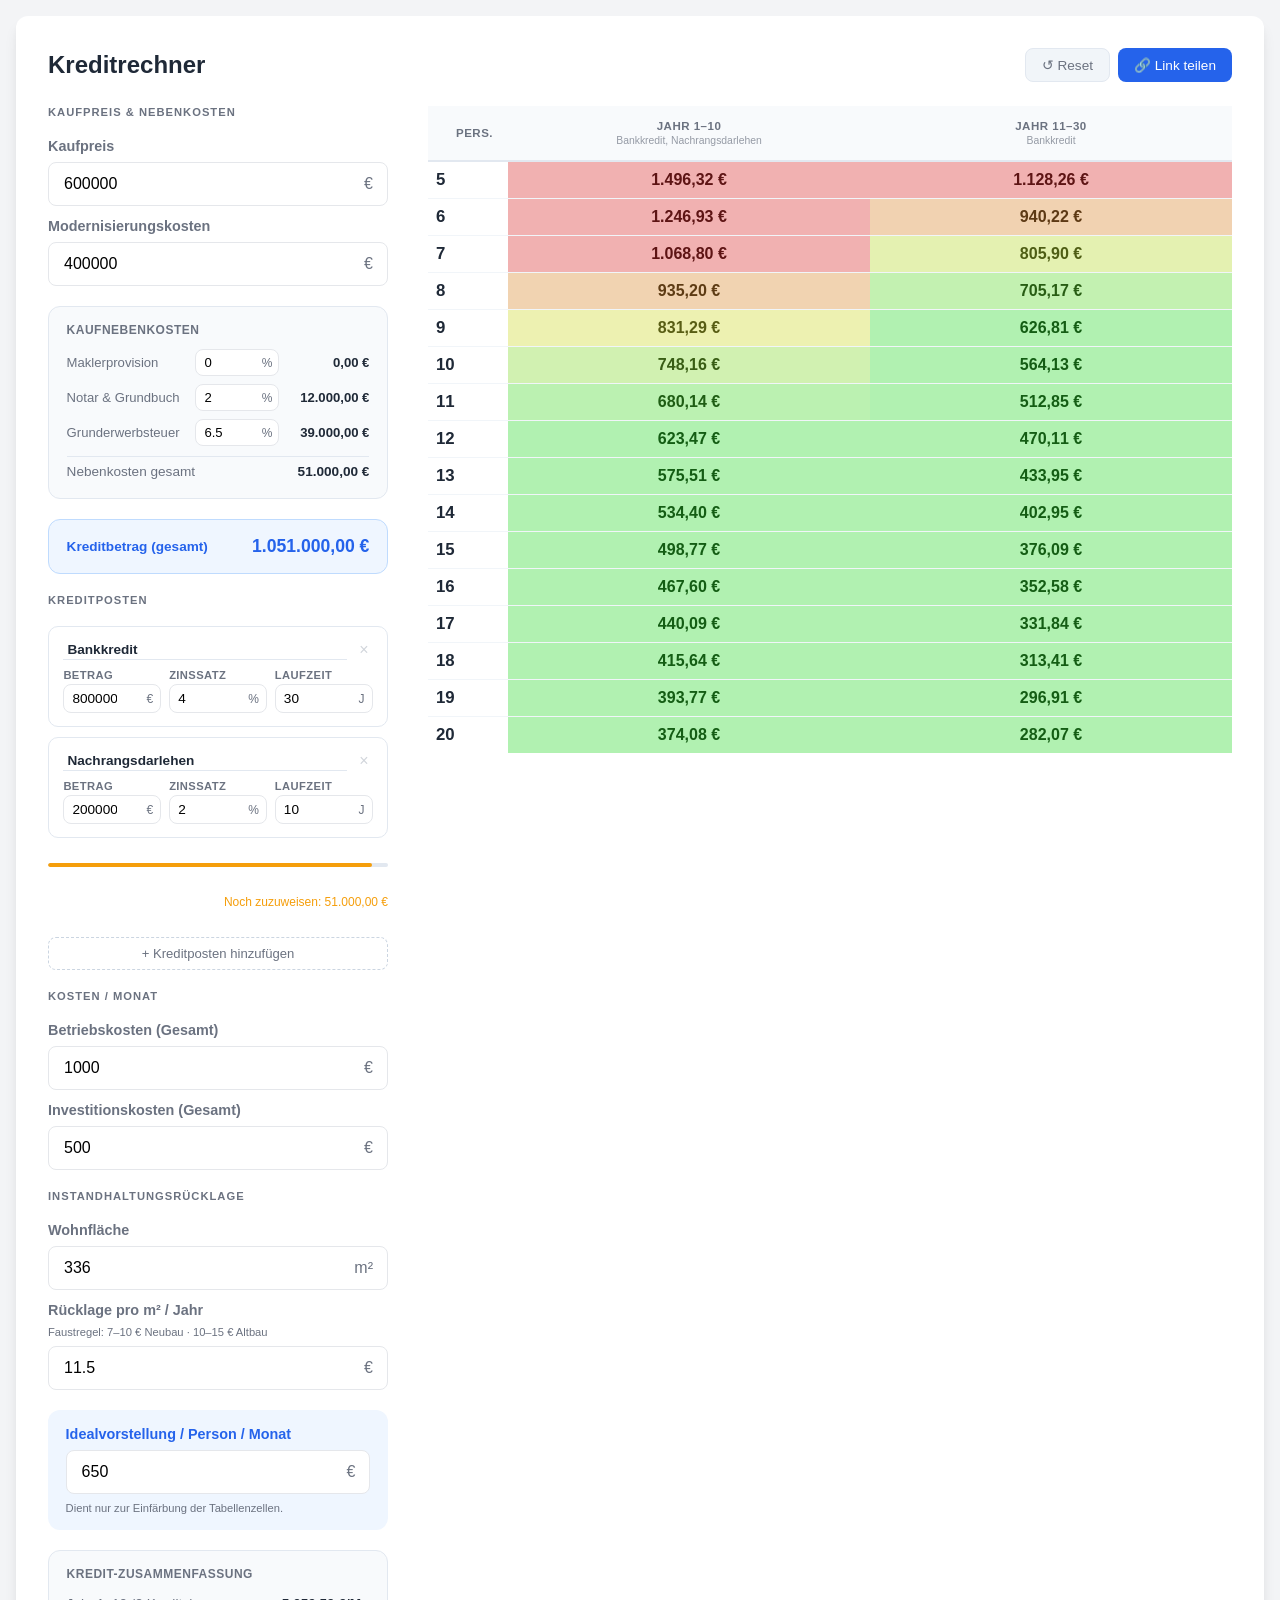
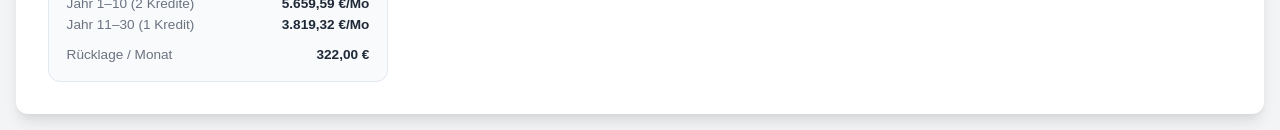
==== index.html @ 4c81e5d9 "Add inflation page with chart and statistics - Created a new HTML file for displaying inflation data" ====
<!DOCTYPE html>
<html lang="de">
<head>
    <meta charset="UTF-8">
    <meta name="viewport" content="width=device-width, initial-scale=1.0">
    <meta name="robots" content="noindex">
    <title>Kreditrechner</title>
    <link rel="stylesheet" href="styles.css">
    <style>
        /* ── Layout ── */
        .calculator-card {
            display: block !important; /* override grid from styles.css */
        }
        .header-row {
            display: flex;
            justify-content: space-between;
            align-items: center;
            margin-bottom: 1.5rem;
        }
        .main-grid {
            display: grid;
            grid-template-columns: 340px 1fr;
            gap: 2.5rem;
            align-items: start;
        }
        @media (max-width: 860px) {
            .main-grid { grid-template-columns: 1fr; }
        }

        /* ── Inputs column ── */
        .inputs-col {
            display: flex;
            flex-direction: column;
            gap: 1.25rem;
        }
        .section-label {
            font-size: 0.7rem;
            font-weight: 700;
            text-transform: uppercase;
            letter-spacing: 1px;
            color: var(--text-light);
        }
        .form-section {
            display: flex;
            flex-direction: column;
            gap: 0.75rem;
        }

        /* ── Boxes ── */
        .box {
            background: #f8fafc;
            border: 1px solid #e2e8f0;
            border-radius: var(--radius);
            padding: 1rem 1.1rem;
        }
        .box--blue {
            background: #eff6ff;
            border-color: #bfdbfe;
        }
        .box--ideal {
            background: #eff6ff;
            border-color: #bfdbfe;
            border-radius: var(--radius);
            padding: 1rem 1.1rem;
        }
        .box-title {
            font-size: 0.75rem;
            font-weight: 700;
            text-transform: uppercase;
            letter-spacing: 0.5px;
            color: var(--text-light);
            margin-bottom: 0.75rem;
        }
        .sum-row {
            display: flex;
            justify-content: space-between;
            font-size: 0.85rem;
            color: var(--text-light);
            padding: 0.2rem 0;
        }
        .sum-row + .sum-row { border-top: none; }
        .sum-val {
            font-weight: 600;
            color: var(--text-color);
        }
        .sum-row--divider {
            border-top: 1px solid #e2e8f0;
            margin-top: 0.25rem;
            padding-top: 0.45rem;
        }

        /* ── Nebenkosten inline ── */
        .cost-row {
            display: flex;
            align-items: center;
            gap: 0.5rem;
            margin-top: 0.5rem;
        }
        .cost-row label {
            flex: 1;
            font-weight: 400;
            font-size: 0.82rem;
            color: var(--text-light);
            margin: 0;
        }
        .input-wrapper--sm {
            width: 84px;
            flex-shrink: 0;
            position: relative;
            display: flex;
            align-items: center;
        }
        .input-wrapper--sm input[type="number"] {
            padding: 5px 24px 5px 8px;
            font-size: 0.82rem;
            width: 100%;
        }
        .input-wrapper--sm span {
            position: absolute;
            right: 7px;
            font-size: 0.75rem;
            color: var(--text-light);
            pointer-events: none;
        }
        .abs-val {
            width: 82px;
            text-align: right;
            font-size: 0.82rem;
            font-weight: 600;
            color: var(--text-color);
            flex-shrink: 0;
        }

        /* ── Kreditbetrag display ── */
        .kreditbetrag-row {
            display: flex;
            justify-content: space-between;
            align-items: center;
        }
        .kreditbetrag-label {
            font-size: 0.85rem;
            font-weight: 600;
            color: var(--primary-color);
        }
        .kreditbetrag-value {
            font-size: 1.1rem;
            font-weight: 700;
            color: var(--primary-color);
        }
        .kreditbetrag-ideal { color: #10b981; }
        .kreditbetrag-warn  { color: #f59e0b; }
        .kreditbetrag-over  { color: #ef4444; }

        /* ── Tranche list ── */
        .tranche-list {
            display: flex;
            flex-direction: column;
            gap: 0.6rem;
        }
        .tranche-card {
            background: white;
            border: 1px solid #e2e8f0;
            border-radius: 10px;
            padding: 0.8rem 0.9rem;
        }
        .tranche-header {
            display: flex;
            align-items: center;
            gap: 0.5rem;
            margin-bottom: 0.6rem;
        }
        .tranche-name {
            flex: 1;
            border: none;
            border-bottom: 1px solid #e2e8f0;
            font-size: 0.85rem;
            font-weight: 600;
            color: var(--text-color);
            padding: 2px 4px;
            background: transparent;
            outline: none;
            width: 100%;
        }
        .tranche-name:focus { border-bottom-color: var(--primary-color); }
        .tranche-delete {
            background: none;
            border: none;
            color: #d1d5db;
            cursor: pointer;
            font-size: 1rem;
            padding: 0 4px;
            line-height: 1;
            transition: color 0.15s;
        }
        .tranche-delete:hover { color: #ef4444; }
        .tranche-fields {
            display: grid;
            grid-template-columns: 1fr 1fr 1fr;
            gap: 0.5rem;
        }
        .tranche-field label {
            font-size: 0.7rem;
            font-weight: 600;
            color: var(--text-light);
            display: block;
            margin-bottom: 3px;
            text-transform: uppercase;
            letter-spacing: 0.4px;
        }
        .tranche-field .input-wrapper input[type="number"] {
            padding: 6px 28px 6px 8px;
            font-size: 0.85rem;
        }
        .tranche-field .input-wrapper span {
            right: 8px;
            font-size: 0.75rem;
        }
        .add-tranche-btn {
            background: none;
            border: 1px dashed #cbd5e1;
            border-radius: 8px;
            padding: 8px;
            width: 100%;
            cursor: pointer;
            font-size: 0.82rem;
            color: var(--text-light);
            transition: all 0.15s;
        }
        .add-tranche-btn:hover {
            border-color: var(--primary-color);
            color: var(--primary-color);
            background: #eff6ff;
        }
        .alloc-bar {
            height: 4px;
            border-radius: 2px;
            background: #e2e8f0;
            margin: 0.3rem 0 0.5rem;
            overflow: hidden;
        }
        .alloc-bar-fill {
            height: 100%;
            border-radius: 2px;
            transition: width 0.2s, background 0.2s;
        }
        .alloc-label {
            font-size: 0.75rem;
            color: var(--text-light);
            text-align: right;
            margin-bottom: 0.5rem;
        }

        /* ── Share btn ── */
        .share-btn {
            background: var(--primary-color);
            color: white;
            border: none;
            padding: 8px 16px;
            border-radius: 8px;
            cursor: pointer;
            font-size: 0.85rem;
            font-family: inherit;
            display: flex;
            align-items: center;
            gap: 6px;
        }
        .share-btn:hover { background: #1d4ed8; }

        /* ── Hint ── */
        .hint {
            font-size: 0.7rem;
            color: var(--text-light);
            display: block;
        }
        .hint--link {
            color: var(--primary-color);
            text-decoration: none;
        }
        .hint--link:hover { text-decoration: underline; }

        /* ── Table ── */
        .table-col {
            position: sticky;
            top: 0;
            align-self: start;
            overflow: visible;
        }

        .people-table {
            width: 100%;
            border-collapse: collapse;
            font-size: 0.9rem;
            table-layout: fixed;
        }
        .people-table col.col-people { width: 80px; }
        .people-table col.col-phase  { width: auto; }

        .people-table thead tr {
            background: #f8fafc;
        }
        .people-table th {
            text-align: left;
            padding: 14px 28px;
            font-size: 0.72rem;
            text-transform: uppercase;
            letter-spacing: 0.5px;
            color: var(--text-light);
            border-bottom: 2px solid #e2e8f0;
            white-space: nowrap;
        }
        .people-table th.phase-header {
            text-align: center;
        }
        .people-table th .phase-sub {
            display: block;
            font-size: 0.65rem;
            font-weight: 400;
            opacity: 0.7;
            margin-top: 3px;
            text-transform: none;
            letter-spacing: 0;
        }
        .people-table td {
            padding: 8px;
            border-bottom: 1px solid #f1f5f9;
            vertical-align: middle;
        }
        .people-table tr:last-child td { border-bottom: none; }
        .people-table tr:hover .td-people { background: #f8fafc; }

        .td-people {
            padding: 30px 28px;
            font-weight: 700;
            color: var(--text-color);
            font-size: 1.05rem;
            background: white;
            white-space: nowrap;
        }

        /* ── Rent cell with tooltip ── */
        .td-rent {
            position: relative;
            padding: 30px 28px;
            font-weight: 700;
            font-size: 1rem;
            text-align: center;
            cursor: default;
            white-space: nowrap;
        }
        .td-rent:hover .rent-tooltip {
            opacity: 1;
            transform: translateX(-50%) translateY(0);
            pointer-events: auto;
        }
        .rent-tooltip {
            position: absolute;
            left: 50%;
            top: 100%;
            padding-top: 8px;
            transform: translateX(-50%) translateY(-4px);
            opacity: 0;
            pointer-events: none;
            transition: opacity 0.15s, transform 0.15s;
            z-index: 100;
        }
        .rent-tooltip-inner {
            background: #1f2937;
            color: #f9fafb;
            padding: 10px 14px;
            border-radius: 8px;
            font-size: 0.78rem;
            font-weight: 400;
            white-space: nowrap;
            box-shadow: 0 4px 12px rgba(0,0,0,0.25);
            position: relative;
        }
        .rent-tooltip-inner::before {
            content: '';
            position: absolute;
            top: -5px;
            left: 50%;
            transform: translateX(-50%);
            border-left: 5px solid transparent;
            border-right: 5px solid transparent;
            border-bottom: 5px solid #1f2937;
        }
        .tt-row {
            display: flex;
            justify-content: space-between;
            gap: 1.25rem;
            margin-bottom: 3px;
        }
        .tt-row:last-child {
            margin-bottom: 0;
            margin-top: 5px;
            padding-top: 5px;
            border-top: 1px solid #374151;
            font-weight: 600;
        }
        .tt-label { color: #9ca3af; }

        .ideal-box label { color: var(--primary-color); }
    </style>
</head>
<body>

<div class="calculator-card">
    <div class="header-row">
        <h2 style="margin-bottom:0;color:var(--text-color);font-weight:700;">Kreditrechner</h2>
        <div style="display:flex;gap:0.5rem;">
            <button id="reset-btn" class="share-btn" style="background:#f1f5f9;color:var(--text-light);border:1px solid #e2e8f0;">↺ Reset</button>
            <button id="share-btn" class="share-btn">🔗 Link teilen</button>
        </div>
    </div>

    <div class="main-grid">

        <!-- ── INPUTS ── -->
        <div class="inputs-col">

            <span class="section-label">Kaufpreis &amp; Nebenkosten</span>

            <div class="form-section">
                <div class="input-group">
                    <label for="kaufpreis-main">Kaufpreis</label>
                    <div class="input-wrapper">
                        <input type="number" id="kaufpreis-main" value="600000" min="0" step="5000">
                        <span>€</span>
                    </div>
                </div>
                <div class="input-group">
                    <label for="modernisierung">Modernisierungskosten</label>
                    <div class="input-wrapper">
                        <input type="number" id="modernisierung" value="400000" min="0" step="1000">
                        <span>€</span>
                    </div>
                </div>
            </div>

            <div class="box">
                <div class="box-title">Kaufnebenkosten</div>
                <div class="cost-row">
                    <label for="makler-pct">Maklerprovision</label>
                    <div class="input-wrapper--sm">
                        <input type="number" id="makler-pct" value="0" min="0" max="10" step="0.1">
                        <span>%</span>
                    </div>
                    <span id="makler-abs" class="abs-val">–</span>
                </div>
                <div class="cost-row">
                    <label for="notar-pct">Notar &amp; Grundbuch</label>
                    <div class="input-wrapper--sm">
                        <input type="number" id="notar-pct" value="2" min="0" max="5" step="0.1">
                        <span>%</span>
                    </div>
                    <span id="notar-abs" class="abs-val">–</span>
                </div>
                <div class="cost-row">
                    <label for="gew-pct">Grunderwerbsteuer</label>
                    <div class="input-wrapper--sm">
                        <input type="number" id="gew-pct" value="6.5" min="0" max="10" step="0.1">
                        <span>%</span>
                    </div>
                    <span id="gew-abs" class="abs-val">–</span>
                </div>
                <div class="sum-row sum-row--divider" style="margin-top:0.6rem;">
                    <span>Nebenkosten gesamt</span>
                    <span id="neben-total" class="sum-val">–</span>
                </div>
            </div>

            <div class="box box--blue">
                <div class="kreditbetrag-row">
                    <span class="kreditbetrag-label">Kreditbetrag (gesamt)</span>
                    <span id="kreditbetrag-display" class="kreditbetrag-value">–</span>
                </div>
            </div>

            <span class="section-label">Kreditposten</span>

            <div class="tranche-list" id="tranche-list"></div>

            <div class="alloc-bar"><div class="alloc-bar-fill" id="alloc-bar-fill"></div></div>
            <div class="alloc-label" id="alloc-label">–</div>

            <button class="add-tranche-btn" id="add-tranche-btn">+ Kreditposten hinzufügen</button>

            <span class="section-label">Kosten / Monat</span>

            <div class="form-section">
                <div class="input-group">
                    <label for="betriebskosten">Betriebskosten (Gesamt)</label>
                    <div class="input-wrapper">
                        <input type="number" id="betriebskosten" value="1000" min="0" step="10">
                        <span>€</span>
                    </div>
                </div>
                <div class="input-group">
                    <label for="investitionskosten">Investitionskosten (Gesamt)</label>
                    <div class="input-wrapper">
                        <input type="number" id="investitionskosten" value="500" min="0" step="10">
                        <span>€</span>
                    </div>
                </div>
            </div>

            <span class="section-label">Instandhaltungsrücklage</span>

            <div class="form-section">
                <div class="input-group">
                    <label for="wohnflaeche">Wohnfläche</label>
                    <div class="input-wrapper">
                        <input type="number" id="wohnflaeche" value="336" min="0" step="10">
                        <span>m²</span>
                    </div>
                </div>
                <div class="input-group">
                    <label for="ruecklage-qm">Rücklage pro m² / Jahr</label>
                    <span class="hint">Faustregel: 7–10 € Neubau · 10–15 € Altbau</span>
                    <div class="input-wrapper">
                        <input type="number" id="ruecklage-qm" value="11.5" min="0.5" max="50" step="0.5">
                        <span>€</span>
                    </div>
                </div>
            </div>

            <div class="box--ideal">
                <div class="input-group">
                    <label for="ideal" style="color:var(--primary-color);">Idealvorstellung / Person / Monat</label>
                    <div class="input-wrapper">
                        <input type="number" id="ideal" value="650" min="0" step="10">
                        <span>€</span>
                    </div>
                    <span class="hint">Dient nur zur Einfärbung der Tabellenzellen.</span>
                </div>
            </div>

            <div class="box">
                <div class="box-title">Kredit-Zusammenfassung</div>
                <div id="summary-rows"></div>
            </div>

        </div>

        <!-- ── TABLE ── -->
        <div class="table-col">
            <table class="people-table">
                <colgroup id="table-cols">
                    <col class="col-people">
                </colgroup>
                <thead id="table-head"></thead>
                <tbody id="table-body"></tbody>
            </table>
        </div>

    </div>
</div>

<script>
    // ── State ──────────────────────────────────────────────
    let tranches = [
        { name: 'Bankkredit',          amount: 800000, rate: 4,   years: 30 },
        { name: 'Nachrangsdarlehen',   amount: 200000, rate: 2,   years: 10 },
    ];

    // ── Static inputs ──────────────────────────────────────
    const kaufpreisMainEl = document.getElementById('kaufpreis-main');
    const modernEl        = document.getElementById('modernisierung');
    const maklerPctEl     = document.getElementById('makler-pct');
    const notarPctEl      = document.getElementById('notar-pct');
    const gewPctEl        = document.getElementById('gew-pct');
    const betriebsEl      = document.getElementById('betriebskosten');
    const investEl        = document.getElementById('investitionskosten');
    const wohnflaecheEl   = document.getElementById('wohnflaeche');
    const ruecklageQmEl   = document.getElementById('ruecklage-qm');
    const idealEl         = document.getElementById('ideal');

    const fmt = new Intl.NumberFormat('de-DE', { style: 'currency', currency: 'EUR' });
    const fmtK = v => fmt.format(v);

    // ── Annuity ────────────────────────────────────────────
    function annuity(principal, ratePercent, years) {
        if (principal <= 0 || years <= 0) return 0;
        if (ratePercent === 0) return principal / (years * 12);
        const r = ratePercent / 100 / 12;
        const n = years * 12;
        const f = Math.pow(1 + r, n);
        return principal * (r * f) / (f - 1);
    }

    // ── Color ──────────────────────────────────────────────
    function cellColor(value, ideal) {
        if (!ideal || ideal <= 0) return { bg: '#f1f5f9', text: '#1f2937' };
        const over  = value - ideal;
        const ratio = over <= 0 ? 0 : Math.min(over / (ideal * 0.6), 1);
        const hue   = Math.round(120 * (1 - ratio));
        return { bg: `hsl(${hue},70%,82%)`, text: `hsl(${hue},65%,22%)` };
    }

    // ── Render tranche list ────────────────────────────────
    function renderTranches() {
        const list = document.getElementById('tranche-list');
        list.innerHTML = '';

        tranches.forEach((t, i) => {
            const card = document.createElement('div');
            card.className = 'tranche-card';
            card.innerHTML = `
                <div class="tranche-header">
                    <input class="tranche-name" type="text" value="${t.name}" placeholder="Bezeichnung" data-i="${i}" data-f="name">
                    ${tranches.length > 1 ? `<button class="tranche-delete" data-i="${i}" title="Entfernen">×</button>` : ''}
                </div>
                <div class="tranche-fields">
                    <div class="tranche-field">
                        <label>Betrag</label>
                        <div class="input-wrapper">
                            <input type="number" value="${t.amount}" min="0" step="1000" data-i="${i}" data-f="amount">
                            <span>€</span>
                        </div>
                    </div>
                    <div class="tranche-field">
                        <label>Zinssatz</label>
                        <div class="input-wrapper">
                            <input type="number" value="${t.rate}" min="0" step="0.1" data-i="${i}" data-f="rate">
                            <span>%</span>
                        </div>
                    </div>
                    <div class="tranche-field">
                        <label>Laufzeit</label>
                        <div class="input-wrapper">
                            <input type="number" value="${t.years}" min="1" max="50" step="1" data-i="${i}" data-f="years">
                            <span>J</span>
                        </div>
                    </div>
                </div>`;
            list.appendChild(card);
        });

        list.querySelectorAll('input').forEach(el => el.addEventListener('input', onTrancheInput));
        list.querySelectorAll('.tranche-delete').forEach(btn => btn.addEventListener('click', e => {
            tranches.splice(parseInt(e.currentTarget.dataset.i), 1);
            renderTranches();
            calculate();
        }));
    }

    function onTrancheInput(e) {
        const i = parseInt(e.target.dataset.i);
        const f = e.target.dataset.f;
        tranches[i][f] = f === 'name' ? e.target.value : (parseFloat(e.target.value) || 0);
        calculate();
    }

    document.getElementById('add-tranche-btn').addEventListener('click', () => {
        tranches.push({ name: `Kredit ${tranches.length + 1}`, amount: 0, rate: 3, years: 20 });
        renderTranches();
        calculate();
    });

    // ── Static input listeners ─────────────────────────────
    [kaufpreisMainEl, modernEl, maklerPctEl, notarPctEl, gewPctEl,
     betriebsEl, investEl, wohnflaecheEl, ruecklageQmEl, idealEl
    ].forEach(el => el.addEventListener('input', calculate));

    // ── Main calculation ───────────────────────────────────
    function calculate() {
        // Kaufpreis & Nebenkosten
        const kaufpreisVal = parseFloat(kaufpreisMainEl.value) || 0;
        const modern       = parseFloat(modernEl.value)        || 0;
        const maklerPct    = parseFloat(maklerPctEl.value)     || 0;
        const notarPct     = parseFloat(notarPctEl.value)      || 0;
        const gewPct       = parseFloat(gewPctEl.value)        || 0;

        const maklerAbs  = kaufpreisVal * maklerPct / 100;
        const notarAbs   = kaufpreisVal * notarPct  / 100;
        const gewAbs     = kaufpreisVal * gewPct    / 100;
        const nebenTotal = maklerAbs + notarAbs + gewAbs;
        const kreditTotal = kaufpreisVal + modern + nebenTotal;

        document.getElementById('makler-abs').textContent  = fmtK(maklerAbs);
        document.getElementById('notar-abs').textContent   = fmtK(notarAbs);
        document.getElementById('gew-abs').textContent     = fmtK(gewAbs);
        document.getElementById('neben-total').textContent = fmtK(nebenTotal);
        document.getElementById('kreditbetrag-display').textContent = fmtK(kreditTotal);

        // Allocation bar
        const allocated = tranches.reduce((s, t) => s + (t.amount || 0), 0);
        const allocPct  = kreditTotal > 0 ? Math.min(allocated / kreditTotal, 1) : 0;
        const diff      = kreditTotal - allocated;
        const fill      = document.getElementById('alloc-bar-fill');
        const label     = document.getElementById('alloc-label');
        fill.style.width      = (allocPct * 100) + '%';
        fill.style.background = Math.abs(diff) < 1 ? '#10b981' : diff > 0 ? '#f59e0b' : '#ef4444';
        if (Math.abs(diff) < 1) {
            label.textContent = '✓ Vollständig aufgeteilt';
            label.style.color = '#10b981';
        } else if (diff > 0) {
            label.textContent = `Noch zuzuweisen: ${fmtK(diff)}`;
            label.style.color = '#f59e0b';
        } else {
            label.textContent = `Übersteigt Kreditbetrag um ${fmtK(-diff)}`;
            label.style.color = '#ef4444';
        }

        // Running costs
        const betriebs       = parseFloat(betriebsEl.value)    || 0;
        const invest         = parseFloat(investEl.value)      || 0;
        const qm             = parseFloat(wohnflaecheEl.value)  || 0;
        const ruecklageQm    = parseFloat(ruecklageQmEl.value)  || 0;
        const ideal          = parseFloat(idealEl.value)        || 0;
        const ruecklageMonth = qm * ruecklageQm / 12;
        const fixedMonthly   = betriebs + invest + ruecklageMonth;

        // Phases: unique sorted loan end-years
        const endYears = [...new Set(tranches.map(t => t.years))].sort((a, b) => a - b);

        // For each phase, compute which tranches are still running and total monthly payment
        const phases = [];
        let prevYear = 0;
        for (const endYear of endYears) {
            const active = tranches.filter(t => t.years >= endYear);
            const monthly = active.reduce((s, t) => s + annuity(t.amount, t.rate, t.years), 0);
            phases.push({ fromYear: prevYear + 1, toYear: endYear, monthly, active });
            prevYear = endYear;
        }

        // Summary box
        const summaryEl = document.getElementById('summary-rows');
        let summaryHtml = '';
        phases.forEach(ph => {
            const label = ph.fromYear === ph.toYear
                ? `Jahr ${ph.fromYear}`
                : `Jahr ${ph.fromYear}–${ph.toYear}`;
            summaryHtml += `<div class="sum-row"><span>${label} (${ph.active.length} Kredit${ph.active.length !== 1 ? 'e' : ''})</span><span class="sum-val">${fmtK(ph.monthly)}/Mo</span></div>`;
        });
        summaryHtml += `<div class="sum-row sum-row--divider"><span>Rücklage / Monat</span><span class="sum-val">${fmtK(ruecklageMonth)}</span></div>`;
        summaryEl.innerHTML = summaryHtml;

        // Colgroup
        const colgroup = document.getElementById('table-cols');
        colgroup.innerHTML = '<col class="col-people">' + phases.map(() => '<col class="col-phase">').join('');

        // Table header
        const thead = document.getElementById('table-head');
        let headHtml = '<tr><th>Pers.</th>';
        phases.forEach(ph => {
            const yLabel = ph.fromYear === ph.toYear ? `Jahr ${ph.fromYear}` : `Jahr ${ph.fromYear}–${ph.toYear}`;
            const sub    = ph.active.map(t => t.name || 'Kredit').join(', ');
            headHtml += `<th class="phase-header">${yLabel}<span class="phase-sub">${sub}</span></th>`;
        });
        headHtml += '</tr>';
        thead.innerHTML = headHtml;

        // Table body
        const tbody = document.getElementById('table-body');
        let bodyHtml = '';
        for (let p = 5; p <= 20; p++) {
            bodyHtml += `<tr><td class="td-people">${p}</td>`;
            phases.forEach(ph => {
                const creditPP    = ph.monthly / p;
                const betriebsPP  = betriebs / p;
                const investPP    = invest / p;
                const ruecklagePP = ruecklageMonth / p;
                const totalPP     = creditPP + betriebsPP + investPP + ruecklagePP;
                const totalFmt    = fmtK(totalPP);
                const col         = cellColor(totalPP, ideal);

                bodyHtml += `
                <td class="td-rent" style="background:${col.bg};color:${col.text};">
                    ${totalFmt}
                    <div class="rent-tooltip">
                        <div class="rent-tooltip-inner">
                            <div class="tt-row"><span class="tt-label">Kreditrate</span><span>${fmtK(creditPP)}</span></div>
                            <div class="tt-row"><span class="tt-label">Betriebskosten</span><span>${fmtK(betriebsPP)}</span></div>
                            <div class="tt-row"><span class="tt-label">Investitionskosten</span><span>${fmtK(investPP)}</span></div>
                            <div class="tt-row"><span class="tt-label">Rücklage</span><span>${fmtK(ruecklagePP)}</span></div>
                            <div class="tt-row"><span class="tt-label">Gesamt</span><span>${totalFmt}</span></div>
                        </div>
                    </div>
                </td>`;
            });
            bodyHtml += '</tr>';
        }
        tbody.innerHTML = bodyHtml;

        saveState();
    }

    // ── Persistence ────────────────────────────────────────
    function getState() {
        return {
            kaufpreisMain: kaufpreisMainEl.value,
            modern:        modernEl.value,
            maklerPct:     maklerPctEl.value,
            notarPct:      notarPctEl.value,
            gewPct:        gewPctEl.value,
            betriebs:      betriebsEl.value,
            invest:        investEl.value,
            qm:            wohnflaecheEl.value,
            ruecklageQm:   ruecklageQmEl.value,
            ideal:         idealEl.value,
            tranches:      JSON.stringify(tranches),
        };
    }

    function applyState(d) {
        if (d.kaufpreisMain != null) kaufpreisMainEl.value = d.kaufpreisMain;
        if (d.modern        != null) modernEl.value        = d.modern;
        if (d.maklerPct     != null) maklerPctEl.value     = d.maklerPct;
        if (d.notarPct      != null) notarPctEl.value      = d.notarPct;
        if (d.gewPct        != null) gewPctEl.value        = d.gewPct;
        if (d.betriebs      != null) betriebsEl.value      = d.betriebs;
        if (d.invest        != null) investEl.value        = d.invest;
        if (d.qm            != null) wohnflaecheEl.value   = d.qm;
        if (d.ruecklageQm   != null) ruecklageQmEl.value   = d.ruecklageQm;
        if (d.ideal         != null) idealEl.value         = d.ideal;
        if (d.tranches) {
            try { tranches = JSON.parse(d.tranches); } catch {}
        }
    }

    function saveState() {
        localStorage.setItem('kreditrechner', JSON.stringify(getState()));
    }

    function loadFromLocalStorage() {
        const saved = localStorage.getItem('kreditrechner');
        if (saved) applyState(JSON.parse(saved));
    }

    function loadFromURL() {
        const p = new URLSearchParams(window.location.search);
        if (!p.size) return false;
        const d = {};
        for (const key of Object.keys(getState())) {
            if (p.has(key)) d[key] = p.get(key);
        }
        if (!Object.keys(d).length) return false;
        applyState(d);
        return true;
    }

    const DEFAULTS = {
        kaufpreisMain: '600000', modern: '400000',
        maklerPct: '0', notarPct: '2', gewPct: '6.5',
        betriebs: '1000', invest: '500',
        qm: '336', ruecklageQm: '11.5', ideal: '650',
        tranches: JSON.stringify([
            { name: 'Bankkredit',        amount: 800000, rate: 4, years: 30 },
            { name: 'Nachrangsdarlehen', amount: 200000, rate: 2, years: 10 },
        ])
    };

    document.getElementById('reset-btn').addEventListener('click', function() {
        applyState(DEFAULTS);
        renderTranches();
        calculate();
    });

    document.getElementById('share-btn').addEventListener('click', async function() {
        const url = location.origin + location.pathname + '?' + new URLSearchParams(getState());
        try {
            await navigator.clipboard.writeText(url);
            this.textContent = '✅ Link kopiert!';
            setTimeout(() => { this.innerHTML = '🔗 Link teilen'; }, 2000);
        } catch { prompt('Link zum Teilen:', url); }
    });

    // ── Init ───────────────────────────────────────────────
    const hasURL = loadFromURL();
    if (!hasURL) loadFromLocalStorage();
    renderTranches();
    calculate();
    if (hasURL) {
        saveState();
        history.replaceState(null, '', location.pathname);
    }
</script>
</body>
</html>
---- styles.css ----
/* ============================================
   Gemeinsame Styles für Kreditrechner & Inflation
   ============================================ */

:root {
    --primary-color: #2563eb;
    --accent-color: #10b981;
    --bg-color: #f3f4f6;
    --card-bg: #ffffff;
    --text-color: #1f2937;
    --text-light: #6b7280;
    --radius: 12px;
    --shadow: 0 10px 15px -3px rgba(0, 0, 0, 0.1), 0 4px 6px -2px rgba(0, 0, 0, 0.05);
}

* {
    box-sizing: border-box;
    margin: 0;
    padding: 0;
    font-family: 'Segoe UI', Roboto, Helvetica, Arial, sans-serif;
}

body {
    background-color: var(--bg-color);
    display: flex;
    flex-direction: column;
    justify-content: center;
    align-items: center;
    min-height: 100vh;
    padding: 16px;
}

/* ============================================
   Kreditrechner Styles
   ============================================ */

.calculator-card {
    background: var(--card-bg);
    padding: 2rem;
    border-radius: var(--radius);
    box-shadow: var(--shadow);
    width: 100%;
    display: grid;
    grid-template-columns: 1fr 1fr 1fr;
    gap: 2rem;
}

.rent-section {
    background-color: #fef3c7;
    border-radius: var(--radius);
    padding: 1.5rem;
    border: 1px solid #fcd34d;
}

h2 {
    grid-column: 1 / -1;
    margin-bottom: 1rem;
    color: var(--text-color);
    font-weight: 700;
}

/* Input Section */
.input-section {
    display: flex;
    flex-direction: column;
    gap: 1.5rem;
}

.input-group {
    display: flex;
    flex-direction: column;
    gap: 0.5rem;
}

label {
    font-size: 0.9rem;
    color: var(--text-light);
    font-weight: 600;
}

.input-wrapper {
    position: relative;
    display: flex;
    align-items: center;
}

.input-wrapper span {
    position: absolute;
    right: 15px;
    color: var(--text-light);
    font-weight: 500;
}

input[type="number"] {
    width: 100%;
    padding: 12px 15px;
    border: 1px solid #e5e7eb;
    border-radius: 8px;
    font-size: 1rem;
    transition: border-color 0.2s;
    -webkit-appearance: textfield;
    appearance: textfield;
}

input[type="number"]:focus {
    outline: none;
    border-color: var(--primary-color);
}

/* Range Slider Styling */
input[type="range"] {
    -webkit-appearance: none;
    appearance: none;
    width: 100%;
    height: 6px;
    background: #e5e7eb;
    border-radius: 5px;
    margin-top: 10px;
}

input[type="range"]::-webkit-slider-thumb {
    -webkit-appearance: none;
    height: 20px;
    width: 20px;
    border-radius: 50%;
    background: var(--primary-color);
    cursor: pointer;
    transition: transform 0.1s;
}

input[type="range"]::-webkit-slider-thumb:hover {
    transform: scale(1.1);
}

/* Result Section */
.result-section {
    background-color: #f8fafc;
    border-radius: var(--radius);
    padding: 1.5rem;
    display: flex;
    flex-direction: column;
    justify-content: center;
    border: 1px solid #e2e8f0;
}

.result-card {
    margin-bottom: 1.5rem;
    padding-bottom: 1.5rem;
    border-bottom: 1px solid #e2e8f0;
}

.result-card:last-child {
    border-bottom: none;
    margin-bottom: 0;
    padding-bottom: 0;
}

.result-label {
    font-size: 0.85rem;
    color: var(--text-light);
    text-transform: uppercase;
    letter-spacing: 0.5px;
    margin-bottom: 0.25rem;
}

.result-value {
    font-size: 2rem;
    font-weight: 700;
    color: var(--primary-color);
}

.result-value.small {
    font-size: 1.25rem;
    color: var(--text-color);
}

.highlight {
    color: var(--accent-color);
}

/* ============================================
   Inflation Chart Styles
   ============================================ */

.back-link {
    align-self: flex-start;
    margin-bottom: 1rem;
    color: var(--primary-color);
    text-decoration: none;
    font-size: 0.9rem;
    display: flex;
    align-items: center;
    gap: 0.5rem;
}

.back-link:hover {
    text-decoration: underline;
}

.inflation-card {
    background: var(--card-bg);
    padding: 2rem;
    border-radius: var(--radius);
    box-shadow: var(--shadow);
    width: 100%;
    max-width: 1100px;
}

.inflation-card h1 {
    color: var(--text-color);
    font-weight: 700;
    margin-bottom: 0.5rem;
}

.inflation-card .subtitle {
    color: var(--text-light);
    font-size: 0.9rem;
    margin-bottom: 1.5rem;
}

.chart-container {
    display: flex;
    align-items: flex-end;
    gap: 2px;
    height: 250px;
    padding: 30px 0 10px 0;
    border-bottom: 2px solid #e5e7eb;
    overflow-x: auto;
    overflow-y: hidden;
}

.chart-bar {
    flex: 1;
    min-width: 25px;
    max-width: 40px;
    background: linear-gradient(180deg, #3b82f6 0%, #2563eb 100%);
    border-radius: 4px 4px 0 0;
    cursor: pointer;
    transition: all 0.2s ease;
    position: relative;
}

.chart-bar:hover {
    transform: scaleY(1.05);
    filter: brightness(1.1);
    z-index: 100;
}

.chart-bar.elevated {
    background: linear-gradient(180deg, #f59e0b 0%, #d97706 100%);
}

.chart-bar.high {
    background: linear-gradient(180deg, #ef4444 0%, #dc2626 100%);
}

.chart-bar .tooltip {
    position: absolute;
    bottom: 100%;
    left: 50%;
    transform: translateX(-50%);
    background: #1f2937;
    color: white;
    padding: 8px 12px;
    border-radius: 6px;
    font-size: 0.8rem;
    white-space: nowrap;
    opacity: 0;
    pointer-events: none;
    transition: opacity 0.2s;
    z-index: 10;
}

.chart-bar:hover .tooltip {
    opacity: 1;
}

.chart-bar .year-label {
    position: absolute;
    bottom: -22px;
    left: 50%;
    transform: translateX(-50%);
    font-size: 0.65rem;
    color: var(--text-light);
}

.chart-legend {
    display: flex;
    gap: 1.5rem;
    margin-top: 2rem;
    flex-wrap: wrap;
}

.legend-item {
    display: flex;
    align-items: center;
    gap: 6px;
    font-size: 0.85rem;
    color: var(--text-light);
}

.legend-dot {
    width: 14px;
    height: 14px;
    border-radius: 3px;
}

.legend-dot.normal {
    background: linear-gradient(180deg, #3b82f6 0%, #2563eb 100%);
}

.legend-dot.elevated {
    background: linear-gradient(180deg, #f59e0b 0%, #d97706 100%);
}

.legend-dot.high {
    background: linear-gradient(180deg, #ef4444 0%, #dc2626 100%);
}

.chart-source {
    margin-top: 1.5rem;
    font-size: 0.8rem;
    color: var(--text-light);
}

.chart-source a {
    color: var(--primary-color);
    text-decoration: none;
}

.chart-source a:hover {
    text-decoration: underline;
}

/* Stats Box (Inflation Page) */
.stats-box {
    margin-top: 2rem;
    padding: 1.5rem;
    background: #f8fafc;
    border-radius: var(--radius);
    border: 1px solid #e2e8f0;
}

.stats-box h3 {
    color: var(--text-color);
    font-size: 1rem;
    margin-bottom: 1rem;
}

.stats-grid {
    display: grid;
    grid-template-columns: repeat(auto-fit, minmax(150px, 1fr));
    gap: 1rem;
}

.stat-item {
    text-align: center;
}

.stat-value {
    font-size: 1.5rem;
    font-weight: 700;
    color: var(--primary-color);
}

.stat-label {
    font-size: 0.75rem;
    color: var(--text-light);
    margin-top: 0.25rem;
}

/* ============================================
   Responsive Styles
   ============================================ */

@media (max-width: 900px) {
    .calculator-card {
        grid-template-columns: 1fr;
    }
}
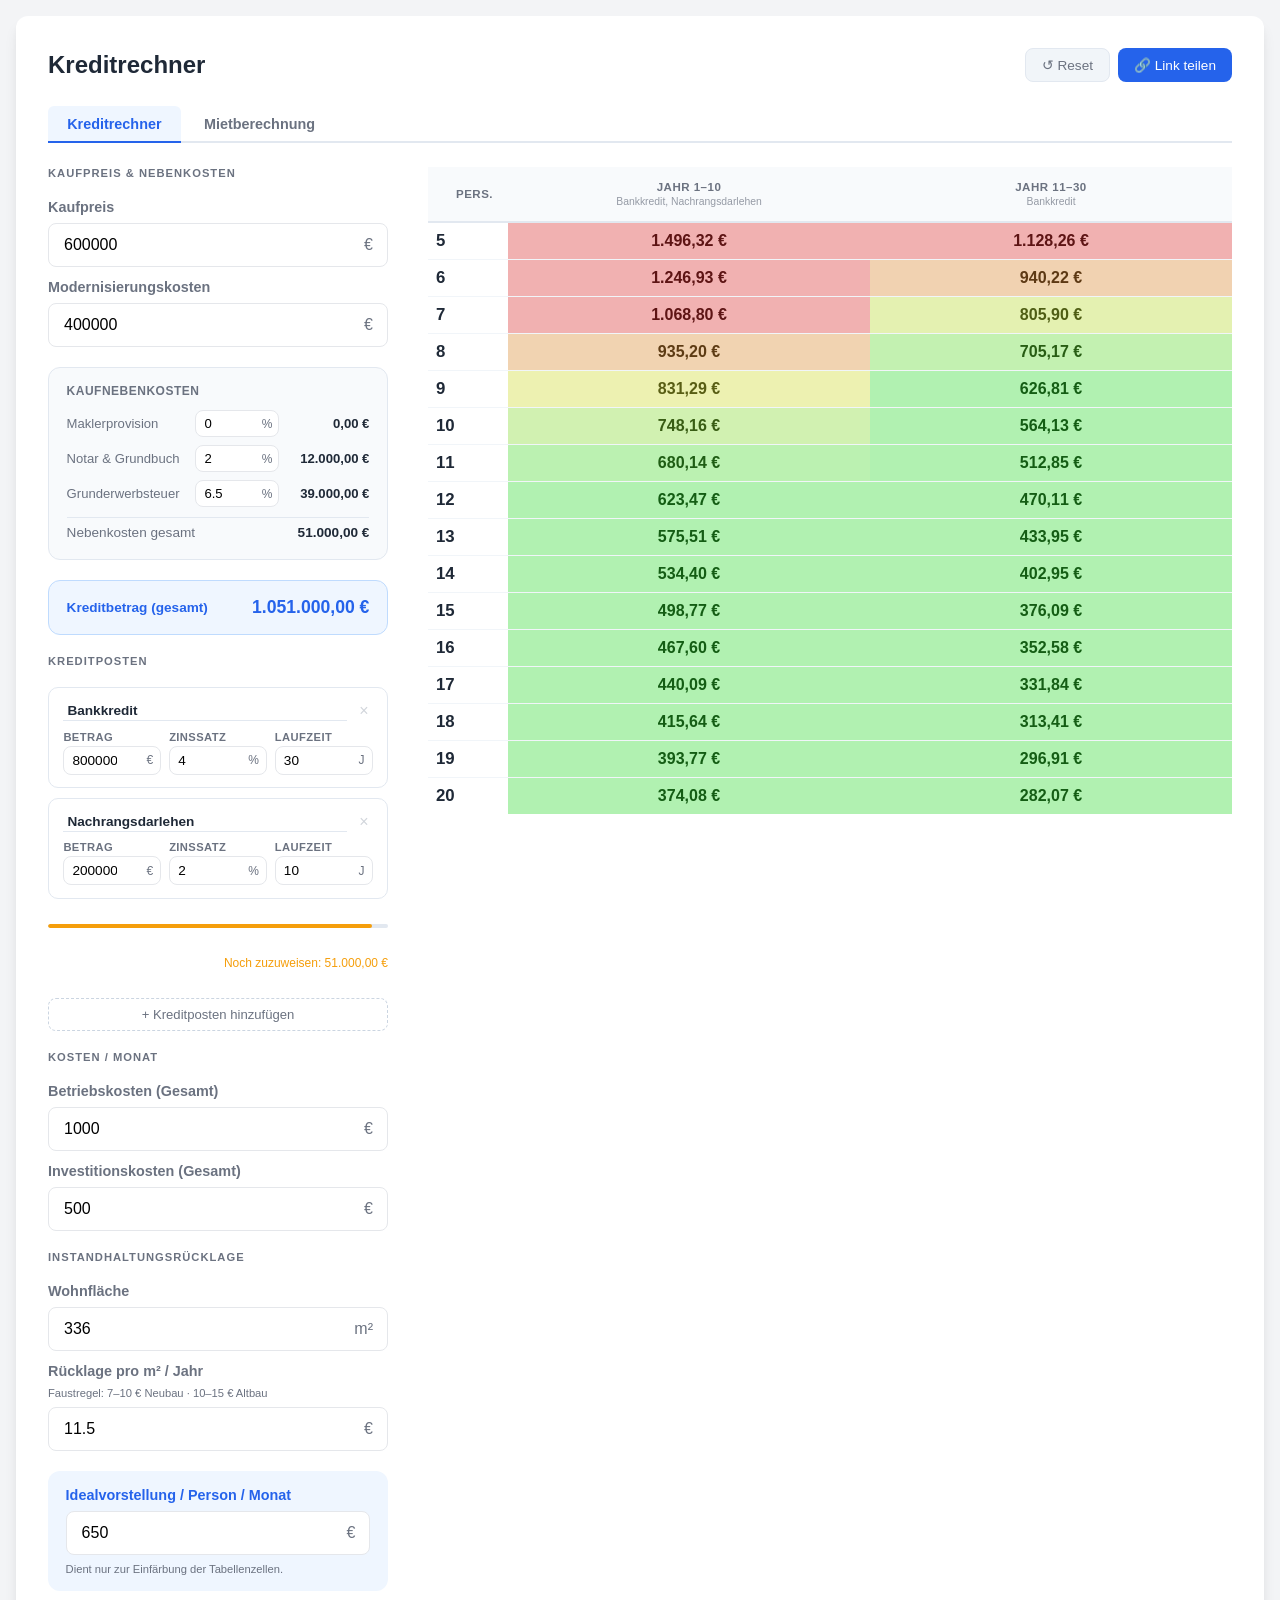
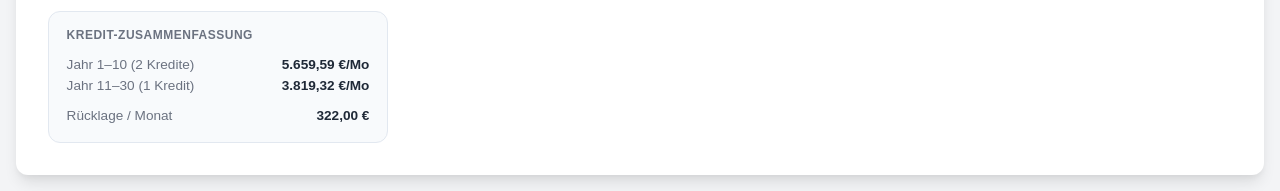
==== commit 7f383b9c: "Neue individuelle Mietpreis berechnung" ====
--- a/index.html
+++ b/index.html
@@ -5,12 +5,81 @@
     <meta name="viewport" content="width=device-width, initial-scale=1.0">
     <meta name="robots" content="noindex">
     <title>Kreditrechner</title>
-    <link rel="stylesheet" href="styles.css">
     <style>
+        /* ── Reset & base ── */
+        :root {
+            --primary-color: #2563eb;
+            --accent-color: #10b981;
+            --bg-color: #f3f4f6;
+            --card-bg: #ffffff;
+            --text-color: #1f2937;
+            --text-light: #6b7280;
+            --radius: 12px;
+            --shadow: 0 10px 15px -3px rgba(0,0,0,0.1), 0 4px 6px -2px rgba(0,0,0,0.05);
+        }
+        * { box-sizing: border-box; margin: 0; padding: 0; font-family: 'Segoe UI', Roboto, Helvetica, Arial, sans-serif; }
+        body {
+            background-color: var(--bg-color);
+            display: flex;
+            flex-direction: column;
+            justify-content: center;
+            align-items: center;
+            min-height: 100vh;
+            padding: 16px;
+        }
+        .calculator-card {
+            background: var(--card-bg);
+            padding: 2rem;
+            border-radius: var(--radius);
+            box-shadow: var(--shadow);
+            width: 100%;
+        }
+        label { font-size: 0.9rem; color: var(--text-light); font-weight: 600; }
+        .input-group { display: flex; flex-direction: column; gap: 0.5rem; }
+        .input-wrapper { position: relative; display: flex; align-items: center; }
+        .input-wrapper span { position: absolute; right: 15px; color: var(--text-light); font-weight: 500; }
+        input[type="number"] {
+            width: 100%;
+            padding: 12px 15px;
+            border: 1px solid #e5e7eb;
+            border-radius: 8px;
+            font-size: 1rem;
+            transition: border-color 0.2s;
+            -webkit-appearance: textfield;
+            appearance: textfield;
+        }
+        input[type="number"]:focus { outline: none; border-color: var(--primary-color); }
+
+        /* ── Tabs ── */
+        .tab-bar {
+            display: flex;
+            gap: 0.25rem;
+            margin-bottom: 1.5rem;
+            border-bottom: 2px solid #e2e8f0;
+        }
+        .tab-btn {
+            background: none;
+            border: none;
+            padding: 0.6rem 1.2rem;
+            font-size: 0.9rem;
+            font-weight: 600;
+            color: var(--text-light);
+            cursor: pointer;
+            border-bottom: 2px solid transparent;
+            margin-bottom: -2px;
+            border-radius: 6px 6px 0 0;
+            transition: color 0.15s, border-color 0.15s;
+        }
+        .tab-btn:hover { color: var(--primary-color); }
+        .tab-btn.active {
+            color: var(--primary-color);
+            border-bottom-color: var(--primary-color);
+            background: #eff6ff;
+        }
+        .tab-panel { display: none; }
+        .tab-panel.active { display: block; }
+
         /* ── Layout ── */
-        .calculator-card {
-            display: block !important; /* override grid from styles.css */
-        }
         .header-row {
             display: flex;
             justify-content: space-between;
@@ -278,7 +347,7 @@
         }
         .hint--link:hover { text-decoration: underline; }
 
-        /* ── Table ── */
+        /* ── Table (Kreditrechner) ── */
         .table-col {
             position: sticky;
             top: 0;
@@ -400,6 +469,194 @@
         .tt-label { color: #9ca3af; }
 
         .ideal-box label { color: var(--primary-color); }
+
+        /* ── Mietberechnung ── */
+        .miete-grid {
+            display: grid;
+            grid-template-columns: 360px 1fr;
+            gap: 2.5rem;
+            align-items: start;
+        }
+        @media (max-width: 860px) {
+            .miete-grid { grid-template-columns: 1fr; }
+        }
+
+        /* Person cards */
+        .person-list {
+            display: flex;
+            flex-direction: column;
+            gap: 0.6rem;
+        }
+        .person-card {
+            background: white;
+            border: 1px solid #e2e8f0;
+            border-radius: 10px;
+            padding: 0.8rem 0.9rem;
+        }
+        .person-card--gelaende {
+            border-left: 3px solid #f59e0b;
+        }
+        .person-card--haus {
+            border-left: 3px solid var(--primary-color);
+        }
+        .person-header {
+            display: flex;
+            align-items: center;
+            gap: 0.5rem;
+            margin-bottom: 0.6rem;
+        }
+        .person-name-input {
+            flex: 1;
+            border: none;
+            border-bottom: 1px solid #e2e8f0;
+            font-size: 0.85rem;
+            font-weight: 600;
+            color: var(--text-color);
+            padding: 2px 4px;
+            background: transparent;
+            outline: none;
+        }
+        .person-name-input:focus { border-bottom-color: var(--primary-color); }
+        .person-type-select {
+            border: 1px solid #e2e8f0;
+            border-radius: 6px;
+            font-size: 0.75rem;
+            font-weight: 600;
+            padding: 3px 6px;
+            color: var(--text-light);
+            background: #f8fafc;
+            cursor: pointer;
+            outline: none;
+        }
+        .person-type-select:focus { border-color: var(--primary-color); }
+        .person-delete {
+            background: none;
+            border: none;
+            color: #d1d5db;
+            cursor: pointer;
+            font-size: 1rem;
+            padding: 0 4px;
+            line-height: 1;
+            transition: color 0.15s;
+        }
+        .person-delete:hover { color: #ef4444; }
+        .person-detail {
+            display: flex;
+            align-items: center;
+            gap: 0.5rem;
+        }
+        .person-detail label {
+            font-size: 0.75rem;
+            font-weight: 600;
+            text-transform: uppercase;
+            letter-spacing: 0.4px;
+            color: var(--text-light);
+            white-space: nowrap;
+        }
+        .person-detail .input-wrapper {
+            width: 110px;
+        }
+        .person-detail .input-wrapper input[type="number"] {
+            padding: 6px 32px 6px 8px;
+            font-size: 0.85rem;
+        }
+        .person-detail .input-wrapper span {
+            right: 8px;
+            font-size: 0.75rem;
+        }
+
+        /* Miete results table */
+        .miete-table-col {
+            position: sticky;
+            top: 0;
+            align-self: start;
+            overflow: visible;
+        }
+        .miete-table {
+            width: 100%;
+            border-collapse: collapse;
+            font-size: 0.9rem;
+        }
+        .miete-table thead tr { background: #f8fafc; }
+        .miete-table th {
+            text-align: left;
+            padding: 14px 16px;
+            font-size: 0.72rem;
+            text-transform: uppercase;
+            letter-spacing: 0.5px;
+            color: var(--text-light);
+            border-bottom: 2px solid #e2e8f0;
+            white-space: nowrap;
+        }
+        .miete-table th.miete-phase-header { text-align: center; }
+        .miete-table th .phase-sub {
+            display: block;
+            font-size: 0.65rem;
+            font-weight: 400;
+            opacity: 0.7;
+            margin-top: 3px;
+            text-transform: none;
+            letter-spacing: 0;
+        }
+        .miete-table td {
+            padding: 10px 16px;
+            border-bottom: 1px solid #f1f5f9;
+            vertical-align: middle;
+        }
+        .miete-table tr:last-child td { border-bottom: none; }
+
+        .td-person-name {
+            font-weight: 700;
+            color: var(--text-color);
+            font-size: 0.95rem;
+            white-space: nowrap;
+        }
+        .td-person-type {
+            font-size: 0.72rem;
+            font-weight: 600;
+            text-transform: uppercase;
+            letter-spacing: 0.4px;
+            white-space: nowrap;
+        }
+        .badge-haus { color: var(--primary-color); }
+        .badge-gelaende { color: #f59e0b; }
+
+        .td-miete-cell {
+            position: relative;
+            padding: 16px;
+            font-weight: 700;
+            font-size: 0.95rem;
+            text-align: center;
+            cursor: default;
+            white-space: nowrap;
+            border-radius: 8px;
+        }
+        .td-miete-cell:hover .rent-tooltip {
+            opacity: 1;
+            transform: translateX(-50%) translateY(0);
+            pointer-events: auto;
+        }
+        .miete-info-box {
+            background: #f8fafc;
+            border: 1px solid #e2e8f0;
+            border-radius: var(--radius);
+            padding: 1rem 1.1rem;
+            margin-top: 1rem;
+        }
+        .miete-info-row {
+            display: flex;
+            justify-content: space-between;
+            font-size: 0.82rem;
+            color: var(--text-light);
+            padding: 0.2rem 0;
+        }
+        .miete-info-row .sum-val { font-weight: 600; color: var(--text-color); }
+        .miete-empty {
+            text-align: center;
+            color: var(--text-light);
+            font-size: 0.9rem;
+            padding: 3rem 0;
+        }
     </style>
 </head>
 <body>
@@ -413,147 +670,197 @@
         </div>
     </div>
 
-    <div class="main-grid">
-
-        <!-- ── INPUTS ── -->
-        <div class="inputs-col">
-
-            <span class="section-label">Kaufpreis &amp; Nebenkosten</span>
-
-            <div class="form-section">
-                <div class="input-group">
-                    <label for="kaufpreis-main">Kaufpreis</label>
-                    <div class="input-wrapper">
-                        <input type="number" id="kaufpreis-main" value="600000" min="0" step="5000">
-                        <span>€</span>
+    <!-- Tab bar -->
+    <div class="tab-bar">
+        <button class="tab-btn active" data-tab="kredit">Kreditrechner</button>
+        <button class="tab-btn" data-tab="miete">Mietberechnung</button>
+    </div>
+
+    <!-- ── TAB 1: Kreditrechner ── -->
+    <div id="tab-kredit" class="tab-panel active">
+        <div class="main-grid">
+
+            <!-- INPUTS -->
+            <div class="inputs-col">
+
+                <span class="section-label">Kaufpreis &amp; Nebenkosten</span>
+
+                <div class="form-section">
+                    <div class="input-group">
+                        <label for="kaufpreis-main">Kaufpreis</label>
+                        <div class="input-wrapper">
+                            <input type="number" id="kaufpreis-main" value="600000" min="0" step="5000">
+                            <span>€</span>
+                        </div>
+                    </div>
+                    <div class="input-group">
+                        <label for="modernisierung">Modernisierungskosten</label>
+                        <div class="input-wrapper">
+                            <input type="number" id="modernisierung" value="400000" min="0" step="1000">
+                            <span>€</span>
+                        </div>
                     </div>
                 </div>
-                <div class="input-group">
-                    <label for="modernisierung">Modernisierungskosten</label>
-                    <div class="input-wrapper">
-                        <input type="number" id="modernisierung" value="400000" min="0" step="1000">
-                        <span>€</span>
+
+                <div class="box">
+                    <div class="box-title">Kaufnebenkosten</div>
+                    <div class="cost-row">
+                        <label for="makler-pct">Maklerprovision</label>
+                        <div class="input-wrapper--sm">
+                            <input type="number" id="makler-pct" value="0" min="0" max="10" step="0.1">
+                            <span>%</span>
+                        </div>
+                        <span id="makler-abs" class="abs-val">–</span>
+                    </div>
+                    <div class="cost-row">
+                        <label for="notar-pct">Notar &amp; Grundbuch</label>
+                        <div class="input-wrapper--sm">
+                            <input type="number" id="notar-pct" value="2" min="0" max="5" step="0.1">
+                            <span>%</span>
+                        </div>
+                        <span id="notar-abs" class="abs-val">–</span>
+                    </div>
+                    <div class="cost-row">
+                        <label for="gew-pct">Grunderwerbsteuer</label>
+                        <div class="input-wrapper--sm">
+                            <input type="number" id="gew-pct" value="6.5" min="0" max="10" step="0.1">
+                            <span>%</span>
+                        </div>
+                        <span id="gew-abs" class="abs-val">–</span>
+                    </div>
+                    <div class="sum-row sum-row--divider" style="margin-top:0.6rem;">
+                        <span>Nebenkosten gesamt</span>
+                        <span id="neben-total" class="sum-val">–</span>
                     </div>
                 </div>
+
+                <div class="box box--blue">
+                    <div class="kreditbetrag-row">
+                        <span class="kreditbetrag-label">Kreditbetrag (gesamt)</span>
+                        <span id="kreditbetrag-display" class="kreditbetrag-value">–</span>
+                    </div>
+                </div>
+
+                <span class="section-label">Kreditposten</span>
+
+                <div class="tranche-list" id="tranche-list"></div>
+
+                <div class="alloc-bar"><div class="alloc-bar-fill" id="alloc-bar-fill"></div></div>
+                <div class="alloc-label" id="alloc-label">–</div>
+
+                <button class="add-tranche-btn" id="add-tranche-btn">+ Kreditposten hinzufügen</button>
+
+                <span class="section-label">Kosten / Monat</span>
+
+                <div class="form-section">
+                    <div class="input-group">
+                        <label for="betriebskosten">Betriebskosten (Gesamt)</label>
+                        <div class="input-wrapper">
+                            <input type="number" id="betriebskosten" value="1000" min="0" step="10">
+                            <span>€</span>
+                        </div>
+                    </div>
+                    <div class="input-group">
+                        <label for="investitionskosten">Investitionskosten (Gesamt)</label>
+                        <div class="input-wrapper">
+                            <input type="number" id="investitionskosten" value="500" min="0" step="10">
+                            <span>€</span>
+                        </div>
+                    </div>
+                </div>
+
+                <span class="section-label">Instandhaltungsrücklage</span>
+
+                <div class="form-section">
+                    <div class="input-group">
+                        <label for="wohnflaeche">Wohnfläche</label>
+                        <div class="input-wrapper">
+                            <input type="number" id="wohnflaeche" value="336" min="0" step="10">
+                            <span>m²</span>
+                        </div>
+                    </div>
+                    <div class="input-group">
+                        <label for="ruecklage-qm">Rücklage pro m² / Jahr</label>
+                        <span class="hint">Faustregel: 7–10 € Neubau · 10–15 € Altbau</span>
+                        <div class="input-wrapper">
+                            <input type="number" id="ruecklage-qm" value="11.5" min="0.5" max="50" step="0.5">
+                            <span>€</span>
+                        </div>
+                    </div>
+                </div>
+
+                <div class="box--ideal">
+                    <div class="input-group">
+                        <label for="ideal" style="color:var(--primary-color);">Idealvorstellung / Person / Monat</label>
+                        <div class="input-wrapper">
+                            <input type="number" id="ideal" value="650" min="0" step="10">
+                            <span>€</span>
+                        </div>
+                        <span class="hint">Dient nur zur Einfärbung der Tabellenzellen.</span>
+                    </div>
+                </div>
+
+                <div class="box">
+                    <div class="box-title">Kredit-Zusammenfassung</div>
+                    <div id="summary-rows"></div>
+                </div>
+
             </div>
 
-            <div class="box">
-                <div class="box-title">Kaufnebenkosten</div>
-                <div class="cost-row">
-                    <label for="makler-pct">Maklerprovision</label>
-                    <div class="input-wrapper--sm">
-                        <input type="number" id="makler-pct" value="0" min="0" max="10" step="0.1">
-                        <span>%</span>
-                    </div>
-                    <span id="makler-abs" class="abs-val">–</span>
+            <!-- TABLE -->
+            <div class="table-col">
+                <table class="people-table">
+                    <colgroup id="table-cols">
+                        <col class="col-people">
+                    </colgroup>
+                    <thead id="table-head"></thead>
+                    <tbody id="table-body"></tbody>
+                </table>
+            </div>
+
+        </div>
+    </div>
+
+    <!-- ── TAB 2: Mietberechnung ── -->
+    <div id="tab-miete" class="tab-panel">
+        <div class="miete-grid">
+
+            <!-- INPUTS -->
+            <div class="inputs-col">
+
+                <span class="section-label">Hausparameter</span>
+
+                <div class="form-section">
+                    <div class="input-group">
+                        <label for="haus-gesamt-qm">Gesamt-Wohnfläche Haus</label>
+                        <span class="hint">Gemeinschaftsfläche = Gesamt − Σ private qm</span>
+                        <div class="input-wrapper">
+                            <input type="number" id="haus-gesamt-qm" value="200" min="0" step="5">
+                            <span>m²</span>
+                        </div>
+                    </div>
                 </div>
-                <div class="cost-row">
-                    <label for="notar-pct">Notar &amp; Grundbuch</label>
-                    <div class="input-wrapper--sm">
-                        <input type="number" id="notar-pct" value="2" min="0" max="5" step="0.1">
-                        <span>%</span>
-                    </div>
-                    <span id="notar-abs" class="abs-val">–</span>
+
+                <div class="box" id="miete-qm-info" style="display:none;">
+                    <div id="miete-qm-info-rows"></div>
                 </div>
-                <div class="cost-row">
-                    <label for="gew-pct">Grunderwerbsteuer</label>
-                    <div class="input-wrapper--sm">
-                        <input type="number" id="gew-pct" value="6.5" min="0" max="10" step="0.1">
-                        <span>%</span>
-                    </div>
-                    <span id="gew-abs" class="abs-val">–</span>
-                </div>
-                <div class="sum-row sum-row--divider" style="margin-top:0.6rem;">
-                    <span>Nebenkosten gesamt</span>
-                    <span id="neben-total" class="sum-val">–</span>
-                </div>
+
+                <span class="section-label">Bewohner</span>
+
+                <div class="person-list" id="person-list"></div>
+
+                <button class="add-tranche-btn" id="add-person-btn">+ Bewohner hinzufügen</button>
+
             </div>
 
-            <div class="box box--blue">
-                <div class="kreditbetrag-row">
-                    <span class="kreditbetrag-label">Kreditbetrag (gesamt)</span>
-                    <span id="kreditbetrag-display" class="kreditbetrag-value">–</span>
-                </div>
+            <!-- RESULTS -->
+            <div class="miete-table-col">
+                <div id="miete-results"></div>
             </div>
 
-            <span class="section-label">Kreditposten</span>
-
-            <div class="tranche-list" id="tranche-list"></div>
-
-            <div class="alloc-bar"><div class="alloc-bar-fill" id="alloc-bar-fill"></div></div>
-            <div class="alloc-label" id="alloc-label">–</div>
-
-            <button class="add-tranche-btn" id="add-tranche-btn">+ Kreditposten hinzufügen</button>
-
-            <span class="section-label">Kosten / Monat</span>
-
-            <div class="form-section">
-                <div class="input-group">
-                    <label for="betriebskosten">Betriebskosten (Gesamt)</label>
-                    <div class="input-wrapper">
-                        <input type="number" id="betriebskosten" value="1000" min="0" step="10">
-                        <span>€</span>
-                    </div>
-                </div>
-                <div class="input-group">
-                    <label for="investitionskosten">Investitionskosten (Gesamt)</label>
-                    <div class="input-wrapper">
-                        <input type="number" id="investitionskosten" value="500" min="0" step="10">
-                        <span>€</span>
-                    </div>
-                </div>
-            </div>
-
-            <span class="section-label">Instandhaltungsrücklage</span>
-
-            <div class="form-section">
-                <div class="input-group">
-                    <label for="wohnflaeche">Wohnfläche</label>
-                    <div class="input-wrapper">
-                        <input type="number" id="wohnflaeche" value="336" min="0" step="10">
-                        <span>m²</span>
-                    </div>
-                </div>
-                <div class="input-group">
-                    <label for="ruecklage-qm">Rücklage pro m² / Jahr</label>
-                    <span class="hint">Faustregel: 7–10 € Neubau · 10–15 € Altbau</span>
-                    <div class="input-wrapper">
-                        <input type="number" id="ruecklage-qm" value="11.5" min="0.5" max="50" step="0.5">
-                        <span>€</span>
-                    </div>
-                </div>
-            </div>
-
-            <div class="box--ideal">
-                <div class="input-group">
-                    <label for="ideal" style="color:var(--primary-color);">Idealvorstellung / Person / Monat</label>
-                    <div class="input-wrapper">
-                        <input type="number" id="ideal" value="650" min="0" step="10">
-                        <span>€</span>
-                    </div>
-                    <span class="hint">Dient nur zur Einfärbung der Tabellenzellen.</span>
-                </div>
-            </div>
-
-            <div class="box">
-                <div class="box-title">Kredit-Zusammenfassung</div>
-                <div id="summary-rows"></div>
-            </div>
-
         </div>
-
-        <!-- ── TABLE ── -->
-        <div class="table-col">
-            <table class="people-table">
-                <colgroup id="table-cols">
-                    <col class="col-people">
-                </colgroup>
-                <thead id="table-head"></thead>
-                <tbody id="table-body"></tbody>
-            </table>
-        </div>
-
     </div>
+
 </div>
 
 <script>
@@ -561,6 +868,12 @@
     let tranches = [
         { name: 'Bankkredit',          amount: 800000, rate: 4,   years: 30 },
         { name: 'Nachrangsdarlehen',   amount: 200000, rate: 2,   years: 10 },
+    ];
+
+    let bewohner = [
+        { name: 'Person 1', type: 'haus',     qm: 25,  pauschale: 0   },
+        { name: 'Person 2', type: 'haus',     qm: 20,  pauschale: 0   },
+        { name: 'Bauwagen', type: 'gelaende', qm: 0,   pauschale: 150 },
     ];
 
     // ── Static inputs ──────────────────────────────────────
@@ -574,9 +887,11 @@
     const wohnflaecheEl   = document.getElementById('wohnflaeche');
     const ruecklageQmEl   = document.getElementById('ruecklage-qm');
     const idealEl         = document.getElementById('ideal');
-
-    const fmt = new Intl.NumberFormat('de-DE', { style: 'currency', currency: 'EUR' });
+    const hausGesamtQmEl  = document.getElementById('haus-gesamt-qm');
+
+    const fmt  = new Intl.NumberFormat('de-DE', { style: 'currency', currency: 'EUR' });
     const fmtK = v => fmt.format(v);
+    const fmtN = (v, d=1) => new Intl.NumberFormat('de-DE', { minimumFractionDigits: d, maximumFractionDigits: d }).format(v);
 
     // ── Annuity ────────────────────────────────────────────
     function annuity(principal, ratePercent, years) {
@@ -657,12 +972,86 @@
         calculate();
     });
 
+    // ── Render person list ─────────────────────────────────
+    function renderBewohner() {
+        const list = document.getElementById('person-list');
+        list.innerHTML = '';
+
+        bewohner.forEach((b, i) => {
+            const card = document.createElement('div');
+            card.className = `person-card person-card--${b.type}`;
+
+            const detailHtml = b.type === 'haus'
+                ? `<div class="person-detail">
+                    <label>Zimmergröße</label>
+                    <div class="input-wrapper">
+                        <input type="number" value="${b.qm}" min="0" step="1" data-i="${i}" data-f="qm">
+                        <span>m²</span>
+                    </div>
+                   </div>`
+                : `<div class="person-detail">
+                    <label>Pauschale/Mo</label>
+                    <div class="input-wrapper">
+                        <input type="number" value="${b.pauschale}" min="0" step="10" data-i="${i}" data-f="pauschale">
+                        <span>€</span>
+                    </div>
+                   </div>`;
+
+            card.innerHTML = `
+                <div class="person-header">
+                    <input class="person-name-input" type="text" value="${b.name}" placeholder="Name" data-i="${i}" data-f="name">
+                    <select class="person-type-select" data-i="${i}">
+                        <option value="haus"     ${b.type === 'haus'     ? 'selected' : ''}>Hausbewohner</option>
+                        <option value="gelaende" ${b.type === 'gelaende' ? 'selected' : ''}>Geländebewohner</option>
+                    </select>
+                    ${bewohner.length > 1 ? `<button class="person-delete" data-i="${i}" title="Entfernen">×</button>` : ''}
+                </div>
+                ${detailHtml}`;
+
+            list.appendChild(card);
+        });
+
+        list.querySelectorAll('.person-name-input').forEach(el => el.addEventListener('input', e => {
+            bewohner[parseInt(e.target.dataset.i)].name = e.target.value;
+            calculate();
+        }));
+        list.querySelectorAll('.person-type-select').forEach(el => el.addEventListener('change', e => {
+            bewohner[parseInt(e.target.dataset.i)].type = e.target.value;
+            renderBewohner();
+            calculate();
+        }));
+        list.querySelectorAll('input[data-f="qm"]').forEach(el => el.addEventListener('input', e => {
+            bewohner[parseInt(e.target.dataset.i)].qm = parseFloat(e.target.value) || 0;
+            calculate();
+        }));
+        list.querySelectorAll('input[data-f="pauschale"]').forEach(el => el.addEventListener('input', e => {
+            bewohner[parseInt(e.target.dataset.i)].pauschale = parseFloat(e.target.value) || 0;
+            calculate();
+        }));
+        list.querySelectorAll('.person-delete').forEach(btn => btn.addEventListener('click', e => {
+            bewohner.splice(parseInt(e.currentTarget.dataset.i), 1);
+            renderBewohner();
+            calculate();
+        }));
+    }
+
+    document.getElementById('add-person-btn').addEventListener('click', () => {
+        bewohner.push({ name: `Person ${bewohner.length + 1}`, type: 'haus', qm: 20, pauschale: 0 });
+        renderBewohner();
+        calculate();
+    });
+
+    hausGesamtQmEl.addEventListener('input', calculate);
+
     // ── Static input listeners ─────────────────────────────
     [kaufpreisMainEl, modernEl, maklerPctEl, notarPctEl, gewPctEl,
      betriebsEl, investEl, wohnflaecheEl, ruecklageQmEl, idealEl
     ].forEach(el => el.addEventListener('input', calculate));
 
     // ── Main calculation ───────────────────────────────────
+    let lastPhases = [];
+    let lastFixedMonthly = 0;
+
     function calculate() {
         // Kaufpreis & Nebenkosten
         const kaufpreisVal = parseFloat(kaufpreisMainEl.value) || 0;
@@ -688,18 +1077,18 @@
         const allocPct  = kreditTotal > 0 ? Math.min(allocated / kreditTotal, 1) : 0;
         const diff      = kreditTotal - allocated;
         const fill      = document.getElementById('alloc-bar-fill');
-        const label     = document.getElementById('alloc-label');
+        const allocLbl  = document.getElementById('alloc-label');
         fill.style.width      = (allocPct * 100) + '%';
         fill.style.background = Math.abs(diff) < 1 ? '#10b981' : diff > 0 ? '#f59e0b' : '#ef4444';
         if (Math.abs(diff) < 1) {
-            label.textContent = '✓ Vollständig aufgeteilt';
-            label.style.color = '#10b981';
+            allocLbl.textContent = '✓ Vollständig aufgeteilt';
+            allocLbl.style.color = '#10b981';
         } else if (diff > 0) {
-            label.textContent = `Noch zuzuweisen: ${fmtK(diff)}`;
-            label.style.color = '#f59e0b';
+            allocLbl.textContent = `Noch zuzuweisen: ${fmtK(diff)}`;
+            allocLbl.style.color = '#f59e0b';
         } else {
-            label.textContent = `Übersteigt Kreditbetrag um ${fmtK(-diff)}`;
-            label.style.color = '#ef4444';
+            allocLbl.textContent = `Übersteigt Kreditbetrag um ${fmtK(-diff)}`;
+            allocLbl.style.color = '#ef4444';
         }
 
         // Running costs
@@ -714,15 +1103,17 @@
         // Phases: unique sorted loan end-years
         const endYears = [...new Set(tranches.map(t => t.years))].sort((a, b) => a - b);
 
-        // For each phase, compute which tranches are still running and total monthly payment
         const phases = [];
         let prevYear = 0;
         for (const endYear of endYears) {
-            const active = tranches.filter(t => t.years >= endYear);
+            const active  = tranches.filter(t => t.years >= endYear);
             const monthly = active.reduce((s, t) => s + annuity(t.amount, t.rate, t.years), 0);
             phases.push({ fromYear: prevYear + 1, toYear: endYear, monthly, active });
             prevYear = endYear;
         }
+
+        lastPhases       = phases;
+        lastFixedMonthly = fixedMonthly;
 
         // Summary box
         const summaryEl = document.getElementById('summary-rows');
@@ -783,8 +1174,165 @@
         }
         tbody.innerHTML = bodyHtml;
 
+        calculateMiete(phases, fixedMonthly, betriebs, invest, ruecklageMonth);
+
         saveState();
     }
+
+    // ── Mietberechnung ─────────────────────────────────────
+    function calculateMiete(phases, fixedMonthly, betriebs, invest, ruecklageMonth) {
+        const hausGesamtQm = parseFloat(hausGesamtQmEl.value) || 0;
+
+        const hausBewohner    = bewohner.filter(b => b.type === 'haus');
+        const gelaendeBewohner = bewohner.filter(b => b.type === 'gelaende');
+
+        const sumPrivateQm    = hausBewohner.reduce((s, b) => s + (b.qm || 0), 0);
+        const gemeinschaftsQm = Math.max(0, hausGesamtQm - sumPrivateQm);
+        const gelaendePauschalen = gelaendeBewohner.reduce((s, b) => s + (b.pauschale || 0), 0);
+
+        // Info box
+        const infoBox  = document.getElementById('miete-qm-info');
+        const infoRows = document.getElementById('miete-qm-info-rows');
+        if (hausGesamtQm > 0 || bewohner.length > 0) {
+            infoBox.style.display = 'block';
+            infoRows.innerHTML = `
+                <div class="miete-info-row"><span>Gesamt Haus</span><span class="sum-val">${fmtN(hausGesamtQm)} m²</span></div>
+                <div class="miete-info-row"><span>Private Flächen (Σ)</span><span class="sum-val">${fmtN(sumPrivateQm)} m²</span></div>
+                <div class="miete-info-row" style="border-top:1px solid #e2e8f0;margin-top:0.25rem;padding-top:0.35rem;">
+                    <span>Gemeinschaftsfläche</span><span class="sum-val">${fmtN(gemeinschaftsQm)} m²</span>
+                </div>
+                <div class="miete-info-row" style="margin-top:0.5rem;"><span>Geländepauschalen (Σ)</span><span class="sum-val">${fmtK(gelaendePauschalen)}/Mo</span></div>`;
+        } else {
+            infoBox.style.display = 'none';
+        }
+
+        const resultsEl = document.getElementById('miete-results');
+
+        if (bewohner.length === 0) {
+            resultsEl.innerHTML = '<div class="miete-empty">Keine Bewohner eingetragen.</div>';
+            return;
+        }
+        if (hausBewohner.length > 0 && hausGesamtQm <= 0) {
+            resultsEl.innerHTML = '<div class="miete-empty">Bitte Gesamt-Wohnfläche des Hauses eintragen.</div>';
+            return;
+        }
+        if (sumPrivateQm > hausGesamtQm && hausGesamtQm > 0) {
+            resultsEl.innerHTML = `<div class="miete-empty" style="color:#ef4444;">Private Flächen (${fmtN(sumPrivateQm)} m²) übersteigen Gesamt-Fläche (${fmtN(hausGesamtQm)} m²).</div>`;
+            return;
+        }
+
+        // Build table
+        let html = `<table class="miete-table"><thead><tr>
+            <th>Bewohner</th>
+            <th>Typ</th>
+            <th>Details</th>`;
+
+        phases.forEach(ph => {
+            const yLabel = ph.fromYear === ph.toYear ? `Jahr ${ph.fromYear}` : `Jahr ${ph.fromYear}–${ph.toYear}`;
+            const sub    = ph.active.map(t => t.name || 'Kredit').join(', ');
+            html += `<th class="miete-phase-header">${yLabel}<span class="phase-sub">${sub}</span></th>`;
+        });
+        html += '</tr></thead><tbody>';
+
+        bewohner.forEach(b => {
+            html += `<tr>
+                <td class="td-person-name">${b.name || '–'}</td>
+                <td class="td-person-type ${b.type === 'haus' ? 'badge-haus' : 'badge-gelaende'}">
+                    ${b.type === 'haus' ? 'Haus' : 'Gelände'}
+                </td>
+                <td style="font-size:0.8rem;color:var(--text-light);">
+                    ${b.type === 'haus'
+                        ? `${fmtN(b.qm)} m² privat`
+                        : `${fmtK(b.pauschale)}/Mo Pauschale`}
+                </td>`;
+
+            phases.forEach(ph => {
+                const totalMonthly = ph.monthly + fixedMonthly;
+                let miete, tooltip;
+
+                if (b.type === 'gelaende') {
+                    miete = b.pauschale;
+                    tooltip = `<div class="tt-row"><span class="tt-label">Pauschale</span><span>${fmtK(miete)}</span></div>
+                               <div class="tt-row"><span class="tt-label">Gesamt</span><span>${fmtK(miete)}</span></div>`;
+                } else {
+                    const hauskosten    = totalMonthly - gelaendePauschalen;
+                    const costPerQm     = hausGesamtQm > 0 ? hauskosten / hausGesamtQm : 0;
+                    const gemeinsAnteil = hausBewohner.length > 0
+                        ? (gemeinschaftsQm * costPerQm) / hausBewohner.length
+                        : 0;
+                    const privatAnteil  = b.qm * costPerQm;
+                    miete = gemeinsAnteil + privatAnteil;
+
+                    const gemeinsQmAnteil = hausBewohner.length > 0
+                        ? gemeinschaftsQm / hausBewohner.length
+                        : 0;
+
+                    tooltip = `
+                        <div class="tt-row"><span class="tt-label">Gesamtkosten/Mo</span><span>${fmtK(totalMonthly)}</span></div>
+                        <div class="tt-row"><span class="tt-label">− Geländepauschalen</span><span>− ${fmtK(gelaendePauschalen)}</span></div>
+                        <div class="tt-row"><span class="tt-label">= Hauskosten/Mo</span><span>${fmtK(hauskosten)}</span></div>
+                        <div class="tt-row"><span class="tt-label">€/m²</span><span>${fmtN(costPerQm, 2)}</span></div>
+                        <div class="tt-row"><span class="tt-label">Gemeinschaft (${fmtN(gemeinsQmAnteil,1)} m²)</span><span>${fmtK(gemeinsAnteil)}</span></div>
+                        <div class="tt-row"><span class="tt-label">Zimmer (${fmtN(b.qm,1)} m²)</span><span>${fmtK(privatAnteil)}</span></div>
+                        <div class="tt-row"><span class="tt-label">Gesamt</span><span>${fmtK(miete)}</span></div>`;
+                }
+
+                html += `<td>
+                    <div class="td-miete-cell">
+                        ${fmtK(miete)}
+                        <div class="rent-tooltip">
+                            <div class="rent-tooltip-inner">
+                                ${tooltip}
+                            </div>
+                        </div>
+                    </div>
+                </td>`;
+            });
+
+            html += '</tr>';
+        });
+
+        // Totals row
+        html += `<tr style="background:#f8fafc;">
+            <td class="td-person-name" style="font-size:0.8rem;color:var(--text-light);">Summe</td>
+            <td></td><td></td>`;
+        phases.forEach(ph => {
+            const totalMonthly = ph.monthly + fixedMonthly;
+            let summe = 0;
+            bewohner.forEach(b => {
+                if (b.type === 'gelaende') {
+                    summe += b.pauschale;
+                } else {
+                    const hauskosten   = totalMonthly - gelaendePauschalen;
+                    const costPerQm    = hausGesamtQm > 0 ? hauskosten / hausGesamtQm : 0;
+                    const gemeinsAnteil = hausBewohner.length > 0
+                        ? (gemeinschaftsQm * costPerQm) / hausBewohner.length : 0;
+                    summe += gemeinsAnteil + b.qm * costPerQm;
+                }
+            });
+            const diff = summe - (ph.monthly + fixedMonthly);
+            const diffColor = Math.abs(diff) < 0.5 ? '#10b981' : '#ef4444';
+            html += `<td style="text-align:center;padding:10px 16px;">
+                <div style="font-weight:700;font-size:0.9rem;">${fmtK(summe)}</div>
+                <div style="font-size:0.72rem;color:${diffColor};margin-top:2px;">
+                    ${Math.abs(diff) < 0.5 ? '✓ Ausgeglichen' : `Δ ${fmtK(diff)}`}
+                </div>
+            </td>`;
+        });
+        html += '</tr></tbody></table>';
+
+        resultsEl.innerHTML = html;
+    }
+
+    // ── Tab switching ──────────────────────────────────────
+    document.querySelectorAll('.tab-btn').forEach(btn => {
+        btn.addEventListener('click', () => {
+            document.querySelectorAll('.tab-btn').forEach(b => b.classList.remove('active'));
+            document.querySelectorAll('.tab-panel').forEach(p => p.classList.remove('active'));
+            btn.classList.add('active');
+            document.getElementById('tab-' + btn.dataset.tab).classList.add('active');
+        });
+    });
 
     // ── Persistence ────────────────────────────────────────
     function getState() {
@@ -800,6 +1348,8 @@
             ruecklageQm:   ruecklageQmEl.value,
             ideal:         idealEl.value,
             tranches:      JSON.stringify(tranches),
+            hausGesamtQm:  hausGesamtQmEl.value,
+            bewohner:      JSON.stringify(bewohner),
         };
     }
 
@@ -814,8 +1364,12 @@
         if (d.qm            != null) wohnflaecheEl.value   = d.qm;
         if (d.ruecklageQm   != null) ruecklageQmEl.value   = d.ruecklageQm;
         if (d.ideal         != null) idealEl.value         = d.ideal;
+        if (d.hausGesamtQm  != null) hausGesamtQmEl.value  = d.hausGesamtQm;
         if (d.tranches) {
             try { tranches = JSON.parse(d.tranches); } catch {}
+        }
+        if (d.bewohner) {
+            try { bewohner = JSON.parse(d.bewohner); } catch {}
         }
     }
 
@@ -848,12 +1402,19 @@
         tranches: JSON.stringify([
             { name: 'Bankkredit',        amount: 800000, rate: 4, years: 30 },
             { name: 'Nachrangsdarlehen', amount: 200000, rate: 2, years: 10 },
-        ])
+        ]),
+        hausGesamtQm: '200',
+        bewohner: JSON.stringify([
+            { name: 'Person 1', type: 'haus',     qm: 25,  pauschale: 0   },
+            { name: 'Person 2', type: 'haus',     qm: 20,  pauschale: 0   },
+            { name: 'Bauwagen', type: 'gelaende', qm: 0,   pauschale: 150 },
+        ]),
     };
 
     document.getElementById('reset-btn').addEventListener('click', function() {
         applyState(DEFAULTS);
         renderTranches();
+        renderBewohner();
         calculate();
     });
 
@@ -870,6 +1431,7 @@
     const hasURL = loadFromURL();
     if (!hasURL) loadFromLocalStorage();
     renderTranches();
+    renderBewohner();
     calculate();
     if (hasURL) {
         saveState();
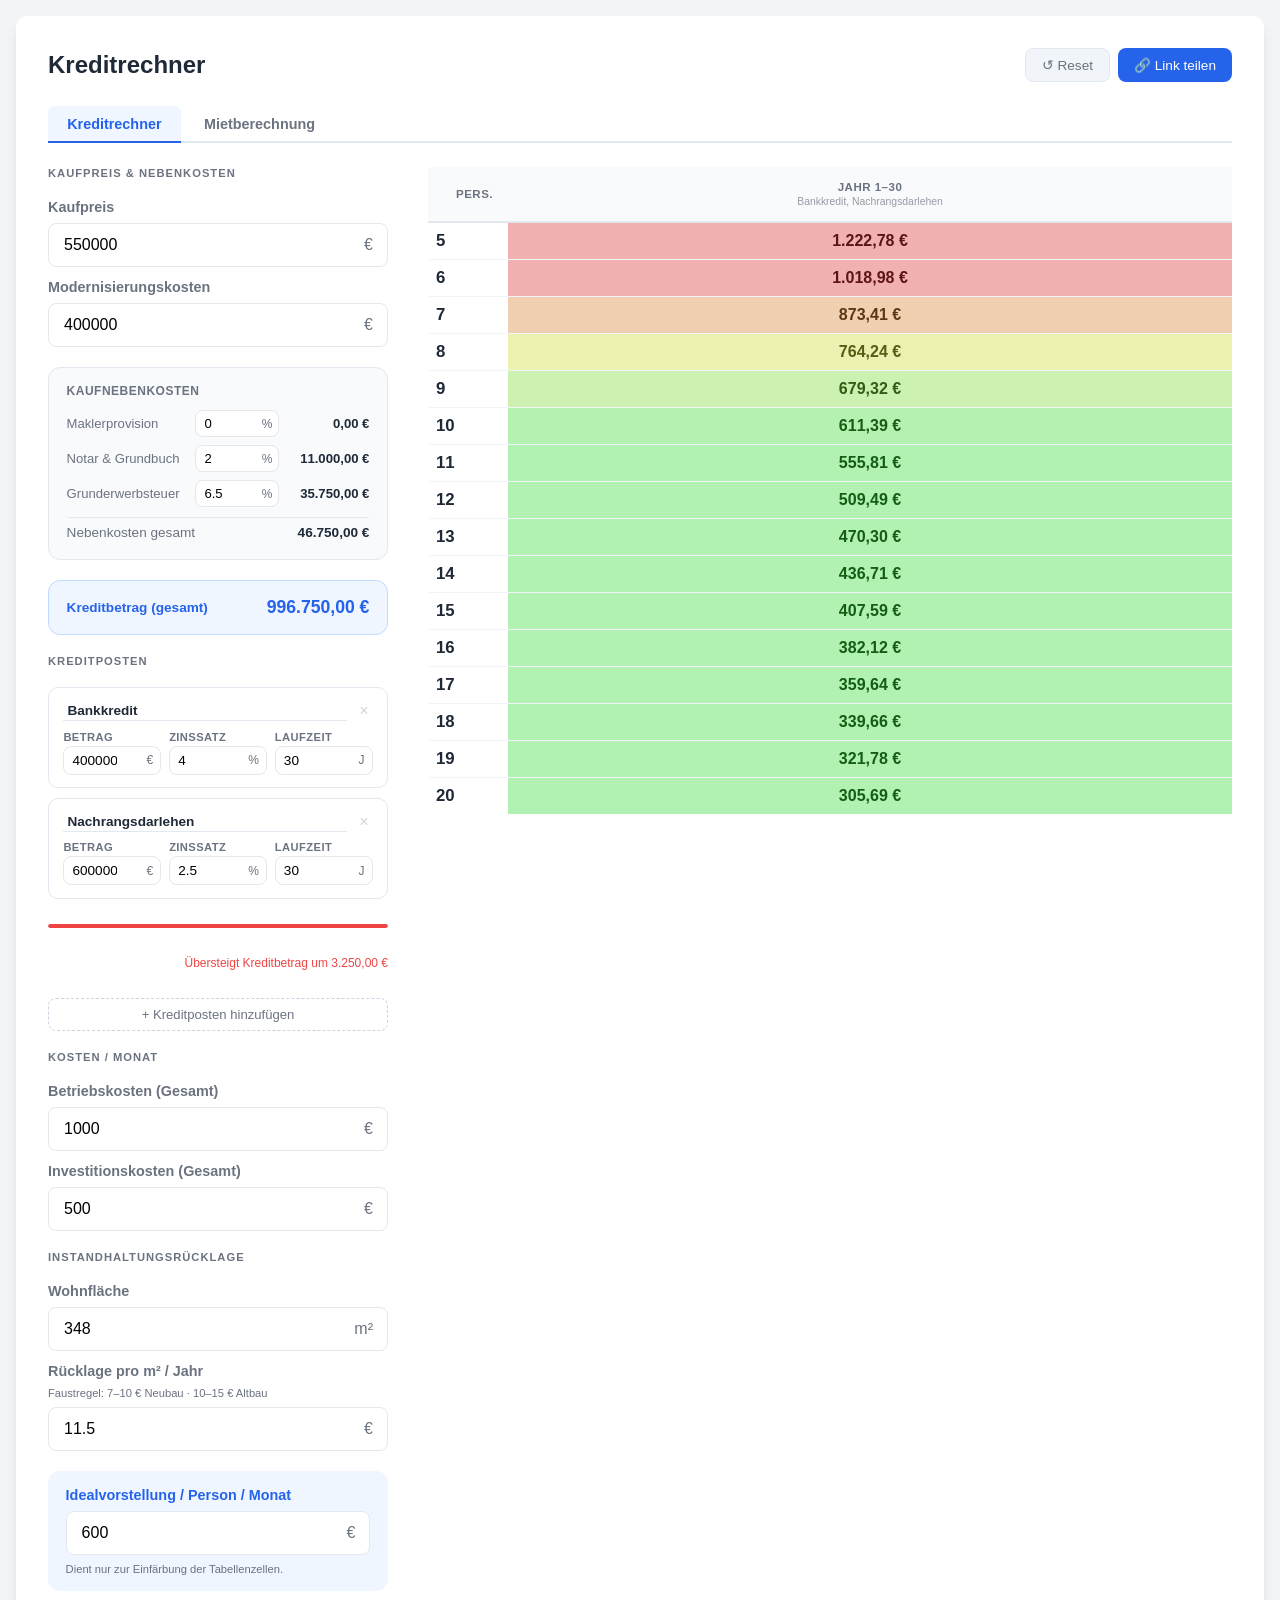
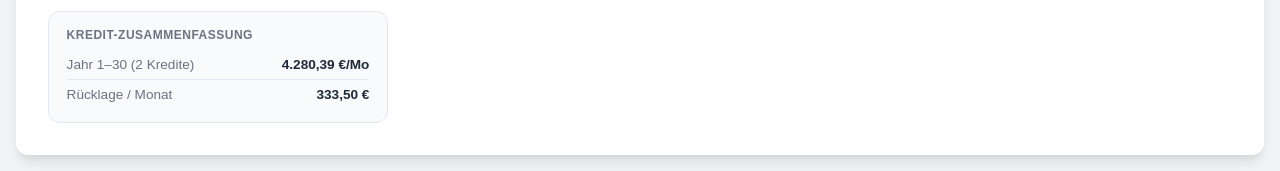
==== commit 8aec1aad: "feat(miete): restructure tab 2 with floor-based cost distribution - Replace single qm input with con" ====
--- a/index.html
+++ b/index.html
@@ -122,10 +122,7 @@
             border-radius: var(--radius);
             padding: 1rem 1.1rem;
         }
-        .box--blue {
-            background: #eff6ff;
-            border-color: #bfdbfe;
-        }
+        .box--blue { background: #eff6ff; border-color: #bfdbfe; }
         .box--ideal {
             background: #eff6ff;
             border-color: #bfdbfe;
@@ -147,11 +144,7 @@
             color: var(--text-light);
             padding: 0.2rem 0;
         }
-        .sum-row + .sum-row { border-top: none; }
-        .sum-val {
-            font-weight: 600;
-            color: var(--text-color);
-        }
+        .sum-val { font-weight: 600; color: var(--text-color); }
         .sum-row--divider {
             border-top: 1px solid #e2e8f0;
             margin-top: 0.25rem;
@@ -201,43 +194,19 @@
         }
 
         /* ── Kreditbetrag display ── */
-        .kreditbetrag-row {
-            display: flex;
-            justify-content: space-between;
-            align-items: center;
-        }
-        .kreditbetrag-label {
-            font-size: 0.85rem;
-            font-weight: 600;
-            color: var(--primary-color);
-        }
-        .kreditbetrag-value {
-            font-size: 1.1rem;
-            font-weight: 700;
-            color: var(--primary-color);
-        }
-        .kreditbetrag-ideal { color: #10b981; }
-        .kreditbetrag-warn  { color: #f59e0b; }
-        .kreditbetrag-over  { color: #ef4444; }
+        .kreditbetrag-row { display: flex; justify-content: space-between; align-items: center; }
+        .kreditbetrag-label { font-size: 0.85rem; font-weight: 600; color: var(--primary-color); }
+        .kreditbetrag-value { font-size: 1.1rem; font-weight: 700; color: var(--primary-color); }
 
         /* ── Tranche list ── */
-        .tranche-list {
-            display: flex;
-            flex-direction: column;
-            gap: 0.6rem;
-        }
+        .tranche-list { display: flex; flex-direction: column; gap: 0.6rem; }
         .tranche-card {
             background: white;
             border: 1px solid #e2e8f0;
             border-radius: 10px;
             padding: 0.8rem 0.9rem;
         }
-        .tranche-header {
-            display: flex;
-            align-items: center;
-            gap: 0.5rem;
-            margin-bottom: 0.6rem;
-        }
+        .tranche-header { display: flex; align-items: center; gap: 0.5rem; margin-bottom: 0.6rem; }
         .tranche-name {
             flex: 1;
             border: none;
@@ -262,11 +231,7 @@
             transition: color 0.15s;
         }
         .tranche-delete:hover { color: #ef4444; }
-        .tranche-fields {
-            display: grid;
-            grid-template-columns: 1fr 1fr 1fr;
-            gap: 0.5rem;
-        }
+        .tranche-fields { display: grid; grid-template-columns: 1fr 1fr 1fr; gap: 0.5rem; }
         .tranche-field label {
             font-size: 0.7rem;
             font-weight: 600;
@@ -276,14 +241,8 @@
             text-transform: uppercase;
             letter-spacing: 0.4px;
         }
-        .tranche-field .input-wrapper input[type="number"] {
-            padding: 6px 28px 6px 8px;
-            font-size: 0.85rem;
-        }
-        .tranche-field .input-wrapper span {
-            right: 8px;
-            font-size: 0.75rem;
-        }
+        .tranche-field .input-wrapper input[type="number"] { padding: 6px 28px 6px 8px; font-size: 0.85rem; }
+        .tranche-field .input-wrapper span { right: 8px; font-size: 0.75rem; }
         .add-tranche-btn {
             background: none;
             border: 1px dashed #cbd5e1;
@@ -295,29 +254,10 @@
             color: var(--text-light);
             transition: all 0.15s;
         }
-        .add-tranche-btn:hover {
-            border-color: var(--primary-color);
-            color: var(--primary-color);
-            background: #eff6ff;
-        }
-        .alloc-bar {
-            height: 4px;
-            border-radius: 2px;
-            background: #e2e8f0;
-            margin: 0.3rem 0 0.5rem;
-            overflow: hidden;
-        }
-        .alloc-bar-fill {
-            height: 100%;
-            border-radius: 2px;
-            transition: width 0.2s, background 0.2s;
-        }
-        .alloc-label {
-            font-size: 0.75rem;
-            color: var(--text-light);
-            text-align: right;
-            margin-bottom: 0.5rem;
-        }
+        .add-tranche-btn:hover { border-color: var(--primary-color); color: var(--primary-color); background: #eff6ff; }
+        .alloc-bar { height: 4px; border-radius: 2px; background: #e2e8f0; margin: 0.3rem 0 0.5rem; overflow: hidden; }
+        .alloc-bar-fill { height: 100%; border-radius: 2px; transition: width 0.2s, background 0.2s; }
+        .alloc-label { font-size: 0.75rem; color: var(--text-light); text-align: right; margin-bottom: 0.5rem; }
 
         /* ── Share btn ── */
         .share-btn {
@@ -336,37 +276,14 @@
         .share-btn:hover { background: #1d4ed8; }
 
         /* ── Hint ── */
-        .hint {
-            font-size: 0.7rem;
-            color: var(--text-light);
-            display: block;
-        }
-        .hint--link {
-            color: var(--primary-color);
-            text-decoration: none;
-        }
-        .hint--link:hover { text-decoration: underline; }
+        .hint { font-size: 0.7rem; color: var(--text-light); display: block; }
 
         /* ── Table (Kreditrechner) ── */
-        .table-col {
-            position: sticky;
-            top: 0;
-            align-self: start;
-            overflow: visible;
-        }
-
-        .people-table {
-            width: 100%;
-            border-collapse: collapse;
-            font-size: 0.9rem;
-            table-layout: fixed;
-        }
+        .table-col { position: sticky; top: 0; align-self: start; overflow: visible; }
+        .people-table { width: 100%; border-collapse: collapse; font-size: 0.9rem; table-layout: fixed; }
         .people-table col.col-people { width: 80px; }
         .people-table col.col-phase  { width: auto; }
-
-        .people-table thead tr {
-            background: #f8fafc;
-        }
+        .people-table thead tr { background: #f8fafc; }
         .people-table th {
             text-align: left;
             padding: 14px 28px;
@@ -377,9 +294,7 @@
             border-bottom: 2px solid #e2e8f0;
             white-space: nowrap;
         }
-        .people-table th.phase-header {
-            text-align: center;
-        }
+        .people-table th.phase-header { text-align: center; }
         .people-table th .phase-sub {
             display: block;
             font-size: 0.65rem;
@@ -389,22 +304,10 @@
             text-transform: none;
             letter-spacing: 0;
         }
-        .people-table td {
-            padding: 8px;
-            border-bottom: 1px solid #f1f5f9;
-            vertical-align: middle;
-        }
+        .people-table td { padding: 8px; border-bottom: 1px solid #f1f5f9; vertical-align: middle; }
         .people-table tr:last-child td { border-bottom: none; }
         .people-table tr:hover .td-people { background: #f8fafc; }
-
-        .td-people {
-            padding: 30px 28px;
-            font-weight: 700;
-            color: var(--text-color);
-            font-size: 1.05rem;
-            background: white;
-            white-space: nowrap;
-        }
+        .td-people { padding: 30px 28px; font-weight: 700; color: var(--text-color); font-size: 1.05rem; background: white; white-space: nowrap; }
 
         /* ── Rent cell with tooltip ── */
         .td-rent {
@@ -416,7 +319,8 @@
             cursor: default;
             white-space: nowrap;
         }
-        .td-rent:hover .rent-tooltip {
+        .td-rent:hover .rent-tooltip,
+        .td-miete-cell:hover .rent-tooltip {
             opacity: 1;
             transform: translateX(-50%) translateY(0);
             pointer-events: auto;
@@ -453,135 +357,112 @@
             border-right: 5px solid transparent;
             border-bottom: 5px solid #1f2937;
         }
-        .tt-row {
-            display: flex;
-            justify-content: space-between;
-            gap: 1.25rem;
-            margin-bottom: 3px;
-        }
-        .tt-row:last-child {
-            margin-bottom: 0;
-            margin-top: 5px;
-            padding-top: 5px;
-            border-top: 1px solid #374151;
-            font-weight: 600;
-        }
+        .tt-row { display: flex; justify-content: space-between; gap: 1.25rem; margin-bottom: 3px; }
+        .tt-row:last-child { margin-bottom: 0; margin-top: 5px; padding-top: 5px; border-top: 1px solid #374151; font-weight: 600; }
         .tt-label { color: #9ca3af; }
-
-        .ideal-box label { color: var(--primary-color); }
 
         /* ── Mietberechnung ── */
         .miete-grid {
             display: grid;
-            grid-template-columns: 360px 1fr;
+            grid-template-columns: 320px 1fr;
             gap: 2.5rem;
             align-items: start;
         }
-        @media (max-width: 860px) {
-            .miete-grid { grid-template-columns: 1fr; }
-        }
-
-        /* Person cards */
-        .person-list {
-            display: flex;
-            flex-direction: column;
-            gap: 0.6rem;
-        }
-        .person-card {
+        @media (max-width: 860px) { .miete-grid { grid-template-columns: 1fr; } }
+
+        /* Stockwerk cards */
+        .stockwerk-list { display: flex; flex-direction: column; gap: 0.6rem; }
+        .stockwerk-card {
             background: white;
             border: 1px solid #e2e8f0;
             border-radius: 10px;
             padding: 0.8rem 0.9rem;
         }
-        .person-card--gelaende {
-            border-left: 3px solid #f59e0b;
-        }
-        .person-card--haus {
-            border-left: 3px solid var(--primary-color);
-        }
-        .person-header {
-            display: flex;
-            align-items: center;
-            gap: 0.5rem;
-            margin-bottom: 0.6rem;
-        }
-        .person-name-input {
+        .stockwerk-header { display: flex; align-items: center; gap: 0.5rem; margin-bottom: 0.5rem; }
+        .stockwerk-name {
             flex: 1;
             border: none;
             border-bottom: 1px solid #e2e8f0;
             font-size: 0.85rem;
-            font-weight: 600;
+            font-weight: 700;
             color: var(--text-color);
             padding: 2px 4px;
             background: transparent;
             outline: none;
         }
-        .person-name-input:focus { border-bottom-color: var(--primary-color); }
-        .person-type-select {
-            border: 1px solid #e2e8f0;
-            border-radius: 6px;
-            font-size: 0.75rem;
-            font-weight: 600;
-            padding: 3px 6px;
+        .stockwerk-name:focus { border-bottom-color: var(--primary-color); }
+        .zimmer-section-label {
+            font-size: 0.68rem;
+            font-weight: 700;
+            text-transform: uppercase;
+            letter-spacing: 0.4px;
             color: var(--text-light);
-            background: #f8fafc;
-            cursor: pointer;
+            margin: 0.4rem 0 0.3rem;
+        }
+        .zimmer-list { display: flex; flex-direction: column; gap: 0.25rem; }
+        .zimmer-row { display: flex; align-items: center; gap: 0.4rem; }
+        .zimmer-name-input {
+            flex: 1;
+            border: none;
+            border-bottom: 1px solid #e2e8f0;
+            font-size: 0.8rem;
+            color: var(--text-color);
+            padding: 2px 4px;
+            background: transparent;
             outline: none;
-        }
-        .person-type-select:focus { border-color: var(--primary-color); }
-        .person-delete {
+            min-width: 0;
+        }
+        .zimmer-name-input:focus { border-bottom-color: var(--primary-color); }
+        .zimmer-delete {
             background: none;
             border: none;
             color: #d1d5db;
             cursor: pointer;
-            font-size: 1rem;
-            padding: 0 4px;
+            font-size: 0.9rem;
+            padding: 0 2px;
             line-height: 1;
             transition: color 0.15s;
-        }
-        .person-delete:hover { color: #ef4444; }
-        .person-detail {
+            flex-shrink: 0;
+        }
+        .zimmer-delete:hover { color: #ef4444; }
+        .add-zimmer-btn {
+            background: none;
+            border: none;
+            font-size: 0.75rem;
+            color: var(--text-light);
+            cursor: pointer;
+            padding: 4px 0;
+            text-align: left;
+            transition: color 0.15s;
+            margin-top: 0.2rem;
+        }
+        .add-zimmer-btn:hover { color: var(--primary-color); }
+
+        /* Miete info box */
+        .miete-info-box {
+            background: #f8fafc;
+            border: 1px solid #e2e8f0;
+            border-radius: var(--radius);
+            padding: 1rem 1.1rem;
+            margin-top: 1rem;
+        }
+        .miete-info-row {
             display: flex;
-            align-items: center;
-            gap: 0.5rem;
-        }
-        .person-detail label {
-            font-size: 0.75rem;
-            font-weight: 600;
-            text-transform: uppercase;
-            letter-spacing: 0.4px;
+            justify-content: space-between;
+            font-size: 0.82rem;
             color: var(--text-light);
-            white-space: nowrap;
-        }
-        .person-detail .input-wrapper {
-            width: 110px;
-        }
-        .person-detail .input-wrapper input[type="number"] {
-            padding: 6px 32px 6px 8px;
-            font-size: 0.85rem;
-        }
-        .person-detail .input-wrapper span {
-            right: 8px;
-            font-size: 0.75rem;
-        }
-
-        /* Miete results table */
-        .miete-table-col {
-            position: sticky;
-            top: 0;
-            align-self: start;
-            overflow: visible;
-        }
-        .miete-table {
-            width: 100%;
-            border-collapse: collapse;
-            font-size: 0.9rem;
-        }
+            padding: 0.2rem 0;
+        }
+        .miete-info-row .sum-val { font-weight: 600; color: var(--text-color); }
+
+        /* ── Miete interactive table ── */
+        .miete-table-col { position: sticky; top: 0; align-self: start; overflow: visible; }
+        .miete-table { width: 100%; border-collapse: collapse; font-size: 0.88rem; }
         .miete-table thead tr { background: #f8fafc; }
         .miete-table th {
             text-align: left;
-            padding: 14px 16px;
-            font-size: 0.72rem;
+            padding: 11px 12px;
+            font-size: 0.7rem;
             text-transform: uppercase;
             letter-spacing: 0.5px;
             color: var(--text-light);
@@ -598,65 +479,118 @@
             text-transform: none;
             letter-spacing: 0;
         }
-        .miete-table td {
-            padding: 10px 16px;
-            border-bottom: 1px solid #f1f5f9;
-            vertical-align: middle;
-        }
+        .miete-table td { padding: 7px 10px; border-bottom: 1px solid #f1f5f9; vertical-align: middle; }
         .miete-table tr:last-child td { border-bottom: none; }
-
-        .td-person-name {
+        .miete-table tbody tr:hover td { background: #fafafa; }
+        .miete-table tbody tr:hover td.td-miete-cell { background: transparent; }
+
+        /* Inline editing inputs */
+        .il-name {
+            border: none;
+            border-bottom: 1px solid transparent;
+            font-size: 0.88rem;
             font-weight: 700;
             color: var(--text-color);
-            font-size: 0.95rem;
-            white-space: nowrap;
-        }
-        .td-person-type {
-            font-size: 0.72rem;
-            font-weight: 600;
+            padding: 3px 4px;
+            background: transparent;
+            outline: none;
+            width: 100%;
+            min-width: 80px;
+            transition: border-color 0.15s;
+        }
+        .il-name:hover { border-bottom-color: #e2e8f0; }
+        .il-name:focus { border-bottom-color: var(--primary-color); }
+        .il-select {
+            border: 1px solid transparent;
+            border-radius: 5px;
+            font-size: 0.78rem;
+            padding: 3px 20px 3px 5px;
+            color: var(--text-color);
+            background: transparent;
+            cursor: pointer;
+            outline: none;
+            max-width: 150px;
+            transition: border-color 0.15s, background 0.15s;
+            -webkit-appearance: auto;
+            appearance: auto;
+        }
+        .il-select:hover { border-color: #e2e8f0; background: #f8fafc; }
+        .il-select:focus { border-color: var(--primary-color); background: #f8fafc; }
+        .il-num {
+            border: 1px solid transparent;
+            border-radius: 5px;
+            font-size: 0.78rem;
+            padding: 3px 5px;
+            background: transparent;
+            outline: none;
+            width: 70px;
+            -webkit-appearance: textfield;
+            appearance: textfield;
+            transition: border-color 0.15s, background 0.15s;
+        }
+        .il-num:hover { border-color: #e2e8f0; background: #f8fafc; }
+        .il-num:focus { border-color: var(--primary-color); background: #f8fafc; }
+        .il-unit { font-size: 0.75rem; color: var(--text-light); margin-left: 2px; }
+        .drag-handle {
+            cursor: grab;
+            color: #d1d5db;
+            font-size: 1rem;
+            padding: 0 4px;
+            user-select: none;
+            line-height: 1;
+        }
+        .drag-handle:active { cursor: grabbing; }
+        .miete-table tbody tr.dragging { opacity: 0.4; }
+        .miete-table tbody tr.drag-over td { background: #eff6ff !important; border-top: 2px solid var(--primary-color); }
+        .il-del {
+            background: none;
+            border: none;
+            color: #d1d5db;
+            cursor: pointer;
+            font-size: 1rem;
+            padding: 0 3px;
+            line-height: 1;
+            transition: color 0.15s;
+        }
+        .il-del:hover { color: #ef4444; }
+        .il-type-badge {
+            font-size: 0.7rem;
+            font-weight: 700;
             text-transform: uppercase;
             letter-spacing: 0.4px;
-            white-space: nowrap;
-        }
-        .badge-haus { color: var(--primary-color); }
-        .badge-gelaende { color: #f59e0b; }
+            padding: 2px 6px;
+            border-radius: 4px;
+        }
+        .il-type-badge.haus     { color: var(--primary-color); background: #eff6ff; }
+        .il-type-badge.gelaende { color: #d97706; background: #fffbeb; }
 
         .td-miete-cell {
             position: relative;
-            padding: 16px;
+            padding: 10px 14px;
             font-weight: 700;
-            font-size: 0.95rem;
+            font-size: 0.92rem;
             text-align: center;
             cursor: default;
             white-space: nowrap;
-            border-radius: 8px;
-        }
-        .td-miete-cell:hover .rent-tooltip {
-            opacity: 1;
-            transform: translateX(-50%) translateY(0);
-            pointer-events: auto;
-        }
-        .miete-info-box {
-            background: #f8fafc;
-            border: 1px solid #e2e8f0;
-            border-radius: var(--radius);
-            padding: 1rem 1.1rem;
-            margin-top: 1rem;
-        }
-        .miete-info-row {
-            display: flex;
-            justify-content: space-between;
-            font-size: 0.82rem;
+        }
+        .add-person-row td {
+            padding: 8px 10px;
+            border-top: 1px dashed #e2e8f0;
+            border-bottom: none;
+        }
+        .add-person-inline {
+            background: none;
+            border: none;
+            font-size: 0.8rem;
             color: var(--text-light);
-            padding: 0.2rem 0;
-        }
-        .miete-info-row .sum-val { font-weight: 600; color: var(--text-color); }
-        .miete-empty {
-            text-align: center;
-            color: var(--text-light);
-            font-size: 0.9rem;
-            padding: 3rem 0;
-        }
+            cursor: pointer;
+            padding: 4px 6px;
+            border-radius: 6px;
+            transition: color 0.15s, background 0.15s;
+        }
+        .add-person-inline:hover { color: var(--primary-color); background: #eff6ff; }
+        .miete-empty { text-align: center; color: var(--text-light); font-size: 0.9rem; padding: 3rem 0; }
+        .badge-gelaende { color: #f59e0b; }
     </style>
 </head>
 <body>
@@ -670,7 +604,6 @@
         </div>
     </div>
 
-    <!-- Tab bar -->
     <div class="tab-bar">
         <button class="tab-btn active" data-tab="kredit">Kreditrechner</button>
         <button class="tab-btn" data-tab="miete">Mietberechnung</button>
@@ -679,17 +612,13 @@
     <!-- ── TAB 1: Kreditrechner ── -->
     <div id="tab-kredit" class="tab-panel active">
         <div class="main-grid">
-
-            <!-- INPUTS -->
             <div class="inputs-col">
-
                 <span class="section-label">Kaufpreis &amp; Nebenkosten</span>
-
                 <div class="form-section">
                     <div class="input-group">
                         <label for="kaufpreis-main">Kaufpreis</label>
                         <div class="input-wrapper">
-                            <input type="number" id="kaufpreis-main" value="600000" min="0" step="5000">
+                            <input type="number" id="kaufpreis-main" value="550000" min="0" step="5000">
                             <span>€</span>
                         </div>
                     </div>
@@ -701,7 +630,6 @@
                         </div>
                     </div>
                 </div>
-
                 <div class="box">
                     <div class="box-title">Kaufnebenkosten</div>
                     <div class="cost-row">
@@ -733,25 +661,18 @@
                         <span id="neben-total" class="sum-val">–</span>
                     </div>
                 </div>
-
                 <div class="box box--blue">
                     <div class="kreditbetrag-row">
                         <span class="kreditbetrag-label">Kreditbetrag (gesamt)</span>
                         <span id="kreditbetrag-display" class="kreditbetrag-value">–</span>
                     </div>
                 </div>
-
                 <span class="section-label">Kreditposten</span>
-
                 <div class="tranche-list" id="tranche-list"></div>
-
                 <div class="alloc-bar"><div class="alloc-bar-fill" id="alloc-bar-fill"></div></div>
                 <div class="alloc-label" id="alloc-label">–</div>
-
                 <button class="add-tranche-btn" id="add-tranche-btn">+ Kreditposten hinzufügen</button>
-
                 <span class="section-label">Kosten / Monat</span>
-
                 <div class="form-section">
                     <div class="input-group">
                         <label for="betriebskosten">Betriebskosten (Gesamt)</label>
@@ -768,14 +689,12 @@
                         </div>
                     </div>
                 </div>
-
                 <span class="section-label">Instandhaltungsrücklage</span>
-
                 <div class="form-section">
                     <div class="input-group">
                         <label for="wohnflaeche">Wohnfläche</label>
                         <div class="input-wrapper">
-                            <input type="number" id="wohnflaeche" value="336" min="0" step="10">
+                            <input type="number" id="wohnflaeche" value="348" min="0" step="10">
                             <span>m²</span>
                         </div>
                     </div>
@@ -788,92 +707,87 @@
                         </div>
                     </div>
                 </div>
-
                 <div class="box--ideal">
                     <div class="input-group">
                         <label for="ideal" style="color:var(--primary-color);">Idealvorstellung / Person / Monat</label>
                         <div class="input-wrapper">
-                            <input type="number" id="ideal" value="650" min="0" step="10">
+                            <input type="number" id="ideal" value="600" min="0" step="10">
                             <span>€</span>
                         </div>
                         <span class="hint">Dient nur zur Einfärbung der Tabellenzellen.</span>
                     </div>
                 </div>
-
                 <div class="box">
                     <div class="box-title">Kredit-Zusammenfassung</div>
                     <div id="summary-rows"></div>
                 </div>
-
             </div>
-
-            <!-- TABLE -->
             <div class="table-col">
                 <table class="people-table">
-                    <colgroup id="table-cols">
-                        <col class="col-people">
-                    </colgroup>
+                    <colgroup id="table-cols"><col class="col-people"></colgroup>
                     <thead id="table-head"></thead>
                     <tbody id="table-body"></tbody>
                 </table>
             </div>
-
         </div>
     </div>
 
     <!-- ── TAB 2: Mietberechnung ── -->
     <div id="tab-miete" class="tab-panel">
         <div class="miete-grid">
-
-            <!-- INPUTS -->
             <div class="inputs-col">
-
-                <span class="section-label">Hausparameter</span>
-
-                <div class="form-section">
-                    <div class="input-group">
-                        <label for="haus-gesamt-qm">Gesamt-Wohnfläche Haus</label>
-                        <span class="hint">Gemeinschaftsfläche = Gesamt − Σ private qm</span>
-                        <div class="input-wrapper">
-                            <input type="number" id="haus-gesamt-qm" value="200" min="0" step="5">
-                            <span>m²</span>
-                        </div>
-                    </div>
-                </div>
-
-                <div class="box" id="miete-qm-info" style="display:none;">
+                <span class="section-label">Stockwerke</span>
+                <div class="stockwerk-list" id="stockwerk-list"></div>
+                <button class="add-tranche-btn" id="add-stockwerk-btn">+ Stockwerk hinzufügen</button>
+                <div class="miete-info-box" id="miete-qm-info" style="display:none;">
                     <div id="miete-qm-info-rows"></div>
                 </div>
-
-                <span class="section-label">Bewohner</span>
-
-                <div class="person-list" id="person-list"></div>
-
-                <button class="add-tranche-btn" id="add-person-btn">+ Bewohner hinzufügen</button>
-
             </div>
-
-            <!-- RESULTS -->
             <div class="miete-table-col">
                 <div id="miete-results"></div>
             </div>
-
         </div>
     </div>
-
 </div>
 
 <script>
     // ── State ──────────────────────────────────────────────
     let tranches = [
-        { name: 'Bankkredit',          amount: 800000, rate: 4,   years: 30 },
-        { name: 'Nachrangsdarlehen',   amount: 200000, rate: 2,   years: 10 },
+        { name: 'Bankkredit',        amount: 400000, rate: 4,   years: 30 },
+        { name: 'Nachrangsdarlehen', amount: 600000, rate: 2.5, years: 30 },
     ];
 
+    let stockwerke = [
+        { name: 'EG',    gesamtQm: 123.84, zimmer: [
+            { name: 'Zimmer 1', qm: 15.26 },
+            { name: 'Zimmer 2', qm: 21.71 },
+            { name: 'Zimmer 3', qm: 20.56 },
+            { name: 'Zimmer 4', qm: 12.83 },
+        ]},
+        { name: '1. OG', gesamtQm: 112.54, zimmer: [
+            { name: 'Zimmer 1', qm: 15.26 },
+            { name: 'Zimmer 2', qm: 21.71 },
+            { name: 'Zimmer 3', qm: 20.56 },
+            { name: 'Zimmer 4', qm: 12.83 },
+        ]},
+        { name: '2. OG', gesamtQm: 112.54, zimmer: [
+            { name: 'Zimmer 1', qm: 20 },
+            { name: 'Zimmer 2', qm: 20 },
+            { name: 'Zimmer 3', qm: 20 },
+        ]},
+    ];
+
     let bewohner = [
-        { name: 'Person 1', type: 'haus',     qm: 25,  pauschale: 0   },
-        { name: 'Person 2', type: 'haus',     qm: 20,  pauschale: 0   },
-        { name: 'Bauwagen', type: 'gelaende', qm: 0,   pauschale: 150 },
+        { name: 'Person 1',   type: 'haus',     stockwerkIdx: 0, zimmerIdx: 0, customQm: 0, pauschale: 0   },
+        { name: 'Person 2',   type: 'haus',     stockwerkIdx: 0, zimmerIdx: 1, customQm: 0, pauschale: 0   },
+        { name: 'Person 3',   type: 'haus',     stockwerkIdx: 0, zimmerIdx: 2, customQm: 0, pauschale: 0   },
+        { name: 'Person 4',   type: 'haus',     stockwerkIdx: 1, zimmerIdx: 0, customQm: 0, pauschale: 0   },
+        { name: 'Person 5',   type: 'haus',     stockwerkIdx: 1, zimmerIdx: 1, customQm: 0, pauschale: 0   },
+        { name: 'Person 6',   type: 'haus',     stockwerkIdx: 1, zimmerIdx: 3, customQm: 0, pauschale: 0   },
+        { name: 'Person 7',    type: 'haus',     stockwerkIdx: 2, zimmerIdx: 0, customQm: 0, pauschale: 0   },
+        { name: 'Person 8',    type: 'haus',     stockwerkIdx: 2, zimmerIdx: 1, customQm: 0, pauschale: 0   },
+        { name: 'Person 9',    type: 'haus',     stockwerkIdx: 2, zimmerIdx: 2, customQm: 0, pauschale: 0   },
+        { name: 'Nagelstudio', type: 'gelaende', stockwerkIdx: 0, zimmerIdx: 0, customQm: 0, pauschale: 500 },
     ];
 
     // ── Static inputs ──────────────────────────────────────
@@ -887,13 +801,11 @@
     const wohnflaecheEl   = document.getElementById('wohnflaeche');
     const ruecklageQmEl   = document.getElementById('ruecklage-qm');
     const idealEl         = document.getElementById('ideal');
-    const hausGesamtQmEl  = document.getElementById('haus-gesamt-qm');
 
     const fmt  = new Intl.NumberFormat('de-DE', { style: 'currency', currency: 'EUR' });
     const fmtK = v => fmt.format(v);
     const fmtN = (v, d=1) => new Intl.NumberFormat('de-DE', { minimumFractionDigits: d, maximumFractionDigits: d }).format(v);
 
-    // ── Annuity ────────────────────────────────────────────
     function annuity(principal, ratePercent, years) {
         if (principal <= 0 || years <= 0) return 0;
         if (ratePercent === 0) return principal / (years * 12);
@@ -903,7 +815,6 @@
         return principal * (r * f) / (f - 1);
     }
 
-    // ── Color ──────────────────────────────────────────────
     function cellColor(value, ideal) {
         if (!ideal || ideal <= 0) return { bg: '#f1f5f9', text: '#1f2937' };
         const over  = value - ideal;
@@ -912,18 +823,25 @@
         return { bg: `hsl(${hue},70%,82%)`, text: `hsl(${hue},65%,22%)` };
     }
 
+    function getPersonQm(b) {
+        if (b.type !== 'haus') return 0;
+        if (b.zimmerIdx === -1) return b.customQm || 0;
+        const sw = stockwerke[b.stockwerkIdx];
+        if (!sw) return 0;
+        return sw.zimmer[b.zimmerIdx]?.qm || 0;
+    }
+
     // ── Render tranche list ────────────────────────────────
     function renderTranches() {
         const list = document.getElementById('tranche-list');
         list.innerHTML = '';
-
         tranches.forEach((t, i) => {
             const card = document.createElement('div');
             card.className = 'tranche-card';
             card.innerHTML = `
                 <div class="tranche-header">
                     <input class="tranche-name" type="text" value="${t.name}" placeholder="Bezeichnung" data-i="${i}" data-f="name">
-                    ${tranches.length > 1 ? `<button class="tranche-delete" data-i="${i}" title="Entfernen">×</button>` : ''}
+                    ${tranches.length > 1 ? `<button class="tranche-delete" data-i="${i}">×</button>` : ''}
                 </div>
                 <div class="tranche-fields">
                     <div class="tranche-field">
@@ -950,98 +868,97 @@
                 </div>`;
             list.appendChild(card);
         });
-
-        list.querySelectorAll('input').forEach(el => el.addEventListener('input', onTrancheInput));
+        list.querySelectorAll('input').forEach(el => el.addEventListener('input', e => {
+            const i = +e.target.dataset.i, f = e.target.dataset.f;
+            tranches[i][f] = f === 'name' ? e.target.value : (parseFloat(e.target.value) || 0);
+            calculate();
+        }));
         list.querySelectorAll('.tranche-delete').forEach(btn => btn.addEventListener('click', e => {
-            tranches.splice(parseInt(e.currentTarget.dataset.i), 1);
-            renderTranches();
-            calculate();
-        }));
-    }
-
-    function onTrancheInput(e) {
-        const i = parseInt(e.target.dataset.i);
-        const f = e.target.dataset.f;
-        tranches[i][f] = f === 'name' ? e.target.value : (parseFloat(e.target.value) || 0);
-        calculate();
+            tranches.splice(+e.currentTarget.dataset.i, 1);
+            renderTranches(); calculate();
+        }));
     }
 
     document.getElementById('add-tranche-btn').addEventListener('click', () => {
         tranches.push({ name: `Kredit ${tranches.length + 1}`, amount: 0, rate: 3, years: 20 });
-        renderTranches();
-        calculate();
+        renderTranches(); calculate();
     });
 
-    // ── Render person list ─────────────────────────────────
-    function renderBewohner() {
-        const list = document.getElementById('person-list');
+    // ── Render stockwerk list ──────────────────────────────
+    function renderStockwerke() {
+        const list = document.getElementById('stockwerk-list');
         list.innerHTML = '';
-
-        bewohner.forEach((b, i) => {
+        stockwerke.forEach((sw, si) => {
             const card = document.createElement('div');
-            card.className = `person-card person-card--${b.type}`;
-
-            const detailHtml = b.type === 'haus'
-                ? `<div class="person-detail">
-                    <label>Zimmergröße</label>
-                    <div class="input-wrapper">
-                        <input type="number" value="${b.qm}" min="0" step="1" data-i="${i}" data-f="qm">
+            card.className = 'stockwerk-card';
+            const zimmerRows = sw.zimmer.map((z, zi) => `
+                <div class="zimmer-row">
+                    <input class="zimmer-name-input" type="text" value="${z.name}" data-si="${si}" data-zi="${zi}">
+                    <div class="input-wrapper--sm">
+                        <input type="number" class="zimmer-qm-input" value="${z.qm}" min="0" step="0.01" data-si="${si}" data-zi="${zi}">
                         <span>m²</span>
                     </div>
-                   </div>`
-                : `<div class="person-detail">
-                    <label>Pauschale/Mo</label>
-                    <div class="input-wrapper">
-                        <input type="number" value="${b.pauschale}" min="0" step="10" data-i="${i}" data-f="pauschale">
-                        <span>€</span>
-                    </div>
-                   </div>`;
+                    ${sw.zimmer.length > 1 ? `<button class="zimmer-delete" data-si="${si}" data-zi="${zi}">×</button>` : '<span style="width:18px;"></span>'}
+                </div>`).join('');
 
             card.innerHTML = `
-                <div class="person-header">
-                    <input class="person-name-input" type="text" value="${b.name}" placeholder="Name" data-i="${i}" data-f="name">
-                    <select class="person-type-select" data-i="${i}">
-                        <option value="haus"     ${b.type === 'haus'     ? 'selected' : ''}>Hausbewohner</option>
-                        <option value="gelaende" ${b.type === 'gelaende' ? 'selected' : ''}>Geländebewohner</option>
-                    </select>
-                    ${bewohner.length > 1 ? `<button class="person-delete" data-i="${i}" title="Entfernen">×</button>` : ''}
+                <div class="stockwerk-header">
+                    <input class="stockwerk-name" type="text" value="${sw.name}" data-si="${si}">
+                    <div class="input-wrapper--sm">
+                        <input type="number" class="stockwerk-gesamt-input" value="${sw.gesamtQm}" min="0" step="0.01" data-si="${si}">
+                        <span>m²</span>
+                    </div>
+                    ${stockwerke.length > 1 ? `<button class="tranche-delete" data-si="${si}">×</button>` : ''}
                 </div>
-                ${detailHtml}`;
-
+                <div class="zimmer-section-label">Zimmer</div>
+                <div class="zimmer-list">${zimmerRows}</div>
+                <button class="add-zimmer-btn" data-si="${si}">+ Zimmer hinzufügen</button>`;
             list.appendChild(card);
         });
 
-        list.querySelectorAll('.person-name-input').forEach(el => el.addEventListener('input', e => {
-            bewohner[parseInt(e.target.dataset.i)].name = e.target.value;
-            calculate();
-        }));
-        list.querySelectorAll('.person-type-select').forEach(el => el.addEventListener('change', e => {
-            bewohner[parseInt(e.target.dataset.i)].type = e.target.value;
-            renderBewohner();
-            calculate();
-        }));
-        list.querySelectorAll('input[data-f="qm"]').forEach(el => el.addEventListener('input', e => {
-            bewohner[parseInt(e.target.dataset.i)].qm = parseFloat(e.target.value) || 0;
-            calculate();
-        }));
-        list.querySelectorAll('input[data-f="pauschale"]').forEach(el => el.addEventListener('input', e => {
-            bewohner[parseInt(e.target.dataset.i)].pauschale = parseFloat(e.target.value) || 0;
-            calculate();
-        }));
-        list.querySelectorAll('.person-delete').forEach(btn => btn.addEventListener('click', e => {
-            bewohner.splice(parseInt(e.currentTarget.dataset.i), 1);
-            renderBewohner();
-            calculate();
+        list.querySelectorAll('.stockwerk-name').forEach(el => el.addEventListener('input', e => {
+            stockwerke[+e.target.dataset.si].name = e.target.value; calculate();
+        }));
+        list.querySelectorAll('.stockwerk-gesamt-input').forEach(el => el.addEventListener('input', e => {
+            stockwerke[+e.target.dataset.si].gesamtQm = parseFloat(e.target.value) || 0; calculate();
+        }));
+        list.querySelectorAll('.zimmer-name-input').forEach(el => el.addEventListener('input', e => {
+            stockwerke[+e.target.dataset.si].zimmer[+e.target.dataset.zi].name = e.target.value; calculate();
+        }));
+        list.querySelectorAll('.zimmer-qm-input').forEach(el => el.addEventListener('input', e => {
+            stockwerke[+e.target.dataset.si].zimmer[+e.target.dataset.zi].qm = parseFloat(e.target.value) || 0; calculate();
+        }));
+        list.querySelectorAll('.zimmer-delete').forEach(btn => btn.addEventListener('click', e => {
+            const si = +e.currentTarget.dataset.si, zi = +e.currentTarget.dataset.zi;
+            bewohner.forEach(b => {
+                if (b.stockwerkIdx === si) {
+                    if (b.zimmerIdx === zi) b.zimmerIdx = 0;
+                    else if (b.zimmerIdx > zi) b.zimmerIdx--;
+                }
+            });
+            stockwerke[si].zimmer.splice(zi, 1);
+            renderStockwerke(); calculate();
+        }));
+        list.querySelectorAll('.add-zimmer-btn').forEach(btn => btn.addEventListener('click', e => {
+            const si = +e.currentTarget.dataset.si;
+            stockwerke[si].zimmer.push({ name: `Zimmer ${stockwerke[si].zimmer.length + 1}`, qm: 15 });
+            renderStockwerke(); calculate();
+        }));
+        list.querySelectorAll('.tranche-delete').forEach(btn => btn.addEventListener('click', e => {
+            const si = +e.currentTarget.dataset.si;
+            bewohner.forEach(b => {
+                if (b.stockwerkIdx === si) { b.stockwerkIdx = 0; b.zimmerIdx = 0; }
+                else if (b.stockwerkIdx > si) b.stockwerkIdx--;
+            });
+            stockwerke.splice(si, 1);
+            renderStockwerke(); calculate();
         }));
     }
 
-    document.getElementById('add-person-btn').addEventListener('click', () => {
-        bewohner.push({ name: `Person ${bewohner.length + 1}`, type: 'haus', qm: 20, pauschale: 0 });
-        renderBewohner();
-        calculate();
+    document.getElementById('add-stockwerk-btn').addEventListener('click', () => {
+        stockwerke.push({ name: `Stockwerk ${stockwerke.length + 1}`, gesamtQm: 100, zimmer: [{ name: 'Zimmer 1', qm: 20 }] });
+        renderStockwerke(); calculate();
     });
-
-    hausGesamtQmEl.addEventListener('input', calculate);
 
     // ── Static input listeners ─────────────────────────────
     [kaufpreisMainEl, modernEl, maklerPctEl, notarPctEl, gewPctEl,
@@ -1049,21 +966,17 @@
     ].forEach(el => el.addEventListener('input', calculate));
 
     // ── Main calculation ───────────────────────────────────
-    let lastPhases = [];
-    let lastFixedMonthly = 0;
-
     function calculate() {
-        // Kaufpreis & Nebenkosten
         const kaufpreisVal = parseFloat(kaufpreisMainEl.value) || 0;
         const modern       = parseFloat(modernEl.value)        || 0;
         const maklerPct    = parseFloat(maklerPctEl.value)     || 0;
         const notarPct     = parseFloat(notarPctEl.value)      || 0;
         const gewPct       = parseFloat(gewPctEl.value)        || 0;
 
-        const maklerAbs  = kaufpreisVal * maklerPct / 100;
-        const notarAbs   = kaufpreisVal * notarPct  / 100;
-        const gewAbs     = kaufpreisVal * gewPct    / 100;
-        const nebenTotal = maklerAbs + notarAbs + gewAbs;
+        const maklerAbs   = kaufpreisVal * maklerPct / 100;
+        const notarAbs    = kaufpreisVal * notarPct  / 100;
+        const gewAbs      = kaufpreisVal * gewPct    / 100;
+        const nebenTotal  = maklerAbs + notarAbs + gewAbs;
         const kreditTotal = kaufpreisVal + modern + nebenTotal;
 
         document.getElementById('makler-abs').textContent  = fmtK(maklerAbs);
@@ -1072,7 +985,6 @@
         document.getElementById('neben-total').textContent = fmtK(nebenTotal);
         document.getElementById('kreditbetrag-display').textContent = fmtK(kreditTotal);
 
-        // Allocation bar
         const allocated = tranches.reduce((s, t) => s + (t.amount || 0), 0);
         const allocPct  = kreditTotal > 0 ? Math.min(allocated / kreditTotal, 1) : 0;
         const diff      = kreditTotal - allocated;
@@ -1080,29 +992,19 @@
         const allocLbl  = document.getElementById('alloc-label');
         fill.style.width      = (allocPct * 100) + '%';
         fill.style.background = Math.abs(diff) < 1 ? '#10b981' : diff > 0 ? '#f59e0b' : '#ef4444';
-        if (Math.abs(diff) < 1) {
-            allocLbl.textContent = '✓ Vollständig aufgeteilt';
-            allocLbl.style.color = '#10b981';
-        } else if (diff > 0) {
-            allocLbl.textContent = `Noch zuzuweisen: ${fmtK(diff)}`;
-            allocLbl.style.color = '#f59e0b';
-        } else {
-            allocLbl.textContent = `Übersteigt Kreditbetrag um ${fmtK(-diff)}`;
-            allocLbl.style.color = '#ef4444';
-        }
-
-        // Running costs
-        const betriebs       = parseFloat(betriebsEl.value)    || 0;
-        const invest         = parseFloat(investEl.value)      || 0;
-        const qm             = parseFloat(wohnflaecheEl.value)  || 0;
-        const ruecklageQm    = parseFloat(ruecklageQmEl.value)  || 0;
-        const ideal          = parseFloat(idealEl.value)        || 0;
+        if (Math.abs(diff) < 1) { allocLbl.textContent = '✓ Vollständig aufgeteilt'; allocLbl.style.color = '#10b981'; }
+        else if (diff > 0)      { allocLbl.textContent = `Noch zuzuweisen: ${fmtK(diff)}`; allocLbl.style.color = '#f59e0b'; }
+        else                    { allocLbl.textContent = `Übersteigt Kreditbetrag um ${fmtK(-diff)}`; allocLbl.style.color = '#ef4444'; }
+
+        const betriebs       = parseFloat(betriebsEl.value)   || 0;
+        const invest         = parseFloat(investEl.value)     || 0;
+        const qm             = parseFloat(wohnflaecheEl.value) || 0;
+        const ruecklageQm    = parseFloat(ruecklageQmEl.value) || 0;
+        const ideal          = parseFloat(idealEl.value)       || 0;
         const ruecklageMonth = qm * ruecklageQm / 12;
         const fixedMonthly   = betriebs + invest + ruecklageMonth;
 
-        // Phases: unique sorted loan end-years
         const endYears = [...new Set(tranches.map(t => t.years))].sort((a, b) => a - b);
-
         const phases = [];
         let prevYear = 0;
         for (const endYear of endYears) {
@@ -1112,216 +1014,319 @@
             prevYear = endYear;
         }
 
-        lastPhases       = phases;
-        lastFixedMonthly = fixedMonthly;
-
         // Summary box
         const summaryEl = document.getElementById('summary-rows');
         let summaryHtml = '';
         phases.forEach(ph => {
-            const label = ph.fromYear === ph.toYear
-                ? `Jahr ${ph.fromYear}`
-                : `Jahr ${ph.fromYear}–${ph.toYear}`;
+            const label = ph.fromYear === ph.toYear ? `Jahr ${ph.fromYear}` : `Jahr ${ph.fromYear}–${ph.toYear}`;
             summaryHtml += `<div class="sum-row"><span>${label} (${ph.active.length} Kredit${ph.active.length !== 1 ? 'e' : ''})</span><span class="sum-val">${fmtK(ph.monthly)}/Mo</span></div>`;
         });
         summaryHtml += `<div class="sum-row sum-row--divider"><span>Rücklage / Monat</span><span class="sum-val">${fmtK(ruecklageMonth)}</span></div>`;
         summaryEl.innerHTML = summaryHtml;
 
-        // Colgroup
+        // Kredit table
         const colgroup = document.getElementById('table-cols');
         colgroup.innerHTML = '<col class="col-people">' + phases.map(() => '<col class="col-phase">').join('');
-
-        // Table header
         const thead = document.getElementById('table-head');
         let headHtml = '<tr><th>Pers.</th>';
         phases.forEach(ph => {
             const yLabel = ph.fromYear === ph.toYear ? `Jahr ${ph.fromYear}` : `Jahr ${ph.fromYear}–${ph.toYear}`;
-            const sub    = ph.active.map(t => t.name || 'Kredit').join(', ');
-            headHtml += `<th class="phase-header">${yLabel}<span class="phase-sub">${sub}</span></th>`;
+            headHtml += `<th class="phase-header">${yLabel}<span class="phase-sub">${ph.active.map(t => t.name || 'Kredit').join(', ')}</span></th>`;
         });
-        headHtml += '</tr>';
-        thead.innerHTML = headHtml;
-
-        // Table body
+        thead.innerHTML = headHtml + '</tr>';
+
         const tbody = document.getElementById('table-body');
         let bodyHtml = '';
         for (let p = 5; p <= 20; p++) {
             bodyHtml += `<tr><td class="td-people">${p}</td>`;
             phases.forEach(ph => {
-                const creditPP    = ph.monthly / p;
-                const betriebsPP  = betriebs / p;
-                const investPP    = invest / p;
-                const ruecklagePP = ruecklageMonth / p;
-                const totalPP     = creditPP + betriebsPP + investPP + ruecklagePP;
-                const totalFmt    = fmtK(totalPP);
-                const col         = cellColor(totalPP, ideal);
-
-                bodyHtml += `
-                <td class="td-rent" style="background:${col.bg};color:${col.text};">
-                    ${totalFmt}
-                    <div class="rent-tooltip">
-                        <div class="rent-tooltip-inner">
-                            <div class="tt-row"><span class="tt-label">Kreditrate</span><span>${fmtK(creditPP)}</span></div>
-                            <div class="tt-row"><span class="tt-label">Betriebskosten</span><span>${fmtK(betriebsPP)}</span></div>
-                            <div class="tt-row"><span class="tt-label">Investitionskosten</span><span>${fmtK(investPP)}</span></div>
-                            <div class="tt-row"><span class="tt-label">Rücklage</span><span>${fmtK(ruecklagePP)}</span></div>
-                            <div class="tt-row"><span class="tt-label">Gesamt</span><span>${totalFmt}</span></div>
-                        </div>
-                    </div>
-                </td>`;
+                const creditPP = ph.monthly / p, betriebsPP = betriebs / p, investPP = invest / p, ruecklagePP = ruecklageMonth / p;
+                const totalPP = creditPP + betriebsPP + investPP + ruecklagePP;
+                const totalFmt = fmtK(totalPP);
+                const col = cellColor(totalPP, ideal);
+                bodyHtml += `<td class="td-rent" style="background:${col.bg};color:${col.text};">${totalFmt}
+                    <div class="rent-tooltip"><div class="rent-tooltip-inner">
+                        <div class="tt-row"><span class="tt-label">Kreditrate</span><span>${fmtK(creditPP)}</span></div>
+                        <div class="tt-row"><span class="tt-label">Betriebskosten</span><span>${fmtK(betriebsPP)}</span></div>
+                        <div class="tt-row"><span class="tt-label">Investitionskosten</span><span>${fmtK(investPP)}</span></div>
+                        <div class="tt-row"><span class="tt-label">Rücklage</span><span>${fmtK(ruecklagePP)}</span></div>
+                        <div class="tt-row"><span class="tt-label">Gesamt</span><span>${totalFmt}</span></div>
+                    </div></div></td>`;
             });
             bodyHtml += '</tr>';
         }
         tbody.innerHTML = bodyHtml;
 
-        calculateMiete(phases, fixedMonthly, betriebs, invest, ruecklageMonth);
-
+        calculateMiete(phases, fixedMonthly);
         saveState();
     }
 
     // ── Mietberechnung ─────────────────────────────────────
-    function calculateMiete(phases, fixedMonthly, betriebs, invest, ruecklageMonth) {
-        const hausGesamtQm = parseFloat(hausGesamtQmEl.value) || 0;
-
-        const hausBewohner    = bewohner.filter(b => b.type === 'haus');
-        const gelaendeBewohner = bewohner.filter(b => b.type === 'gelaende');
-
-        const sumPrivateQm    = hausBewohner.reduce((s, b) => s + (b.qm || 0), 0);
-        const gemeinschaftsQm = Math.max(0, hausGesamtQm - sumPrivateQm);
+    function calculateMiete(phases, fixedMonthly) {
+        const gelaendeBewohner   = bewohner.filter(b => b.type === 'gelaende');
+        const hausBewohner       = bewohner.filter(b => b.type === 'haus');
         const gelaendePauschalen = gelaendeBewohner.reduce((s, b) => s + (b.pauschale || 0), 0);
+        const gesamtHausQm       = stockwerke.reduce((s, sw) => s + sw.gesamtQm, 0);
+
+        const swStats = stockwerke.map((sw, si) => {
+            const residents      = hausBewohner.filter(b => b.stockwerkIdx === si);
+            const belegteQm      = residents.reduce((s, b) => s + getPersonQm(b), 0);
+            const gemeinschaftQm = Math.max(0, sw.gesamtQm - belegteQm);
+            return { residents, belegteQm, gemeinschaftQm };
+        });
 
         // Info box
         const infoBox  = document.getElementById('miete-qm-info');
         const infoRows = document.getElementById('miete-qm-info-rows');
-        if (hausGesamtQm > 0 || bewohner.length > 0) {
-            infoBox.style.display = 'block';
-            infoRows.innerHTML = `
-                <div class="miete-info-row"><span>Gesamt Haus</span><span class="sum-val">${fmtN(hausGesamtQm)} m²</span></div>
-                <div class="miete-info-row"><span>Private Flächen (Σ)</span><span class="sum-val">${fmtN(sumPrivateQm)} m²</span></div>
-                <div class="miete-info-row" style="border-top:1px solid #e2e8f0;margin-top:0.25rem;padding-top:0.35rem;">
-                    <span>Gemeinschaftsfläche</span><span class="sum-val">${fmtN(gemeinschaftsQm)} m²</span>
+        infoBox.style.display = 'block';
+        infoRows.innerHTML = stockwerke.map((sw, si) => {
+            const { belegteQm, gemeinschaftQm, residents } = swStats[si];
+            const pct = gesamtHausQm > 0 ? sw.gesamtQm / gesamtHausQm * 100 : 0;
+            return `
+                <div class="miete-info-row" style="font-weight:700;color:var(--text-color);margin-top:${si > 0 ? '0.6rem' : '0'};">
+                    <span>${sw.name}</span>
+                    <span class="sum-val">${fmtN(sw.gesamtQm, 2)} m² <span style="font-weight:400;color:var(--text-light);">(${fmtN(pct, 1)} %)</span></span>
                 </div>
-                <div class="miete-info-row" style="margin-top:0.5rem;"><span>Geländepauschalen (Σ)</span><span class="sum-val">${fmtK(gelaendePauschalen)}/Mo</span></div>`;
-        } else {
-            infoBox.style.display = 'none';
-        }
+                <div class="miete-info-row" style="padding-left:0.75rem;">
+                    <span>Privat (${residents.length} Person${residents.length !== 1 ? 'en' : ''})</span>
+                    <span class="sum-val">${fmtN(belegteQm, 2)} m²</span>
+                </div>
+                <div class="miete-info-row" style="padding-left:0.75rem;">
+                    <span>Gemeinschaft</span><span class="sum-val">${fmtN(gemeinschaftQm, 2)} m²</span>
+                </div>`;
+        }).join('') + `
+            <div class="miete-info-row" style="border-top:1px solid #e2e8f0;margin-top:0.5rem;padding-top:0.4rem;font-weight:600;">
+                <span>Gesamt Haus</span><span class="sum-val">${fmtN(gesamtHausQm, 2)} m²</span>
+            </div>
+            <div class="miete-info-row">
+                <span>Geländepauschalen (Σ)</span><span class="sum-val">${fmtK(gelaendePauschalen)}/Mo</span>
+            </div>`;
 
         const resultsEl = document.getElementById('miete-results');
-
-        if (bewohner.length === 0) {
-            resultsEl.innerHTML = '<div class="miete-empty">Keine Bewohner eingetragen.</div>';
-            return;
-        }
-        if (hausBewohner.length > 0 && hausGesamtQm <= 0) {
-            resultsEl.innerHTML = '<div class="miete-empty">Bitte Gesamt-Wohnfläche des Hauses eintragen.</div>';
-            return;
-        }
-        if (sumPrivateQm > hausGesamtQm && hausGesamtQm > 0) {
-            resultsEl.innerHTML = `<div class="miete-empty" style="color:#ef4444;">Private Flächen (${fmtN(sumPrivateQm)} m²) übersteigen Gesamt-Fläche (${fmtN(hausGesamtQm)} m²).</div>`;
-            return;
-        }
-
-        // Build table
+        const nPhases   = phases.length;
+
+        // Betriebskosten/Invest/Rücklage equal split across ALL bewohner
+        const nTotal     = bewohner.length;
+        const fixedShare = nTotal > 0 ? fixedMonthly / nTotal : 0;
+
+        // Helper: compute miete for one person in one phase
+        function computeMiete(b, ph) {
+            const kreditkosten = ph.monthly;
+            const hauskosten   = kreditkosten - gelaendePauschalen;
+
+            if (b.type === 'gelaende') {
+                const miete = fixedShare + b.pauschale;
+                const tooltip = `
+                    <div class="tt-row"><span class="tt-label">Betriebs/Invest/Rücklage (1/${nTotal})</span><span>${fmtK(fixedShare)}</span></div>
+                    <div class="tt-row"><span class="tt-label">Pauschale (Kredit-Anteil)</span><span>${fmtK(b.pauschale)}</span></div>
+                    <div class="tt-row"><span class="tt-label">Gesamt</span><span>${fmtK(miete)}</span></div>`;
+                return { miete, tooltip };
+            }
+
+            const sw        = stockwerke[b.stockwerkIdx];
+            const swQm      = sw?.gesamtQm || 0;
+            const swKosten  = gesamtHausQm > 0 ? hauskosten * (swQm / gesamtHausQm) : 0;
+            const costPerQm = swQm > 0 ? swKosten / swQm : 0;
+            const { gemeinschaftQm, residents } = swStats[b.stockwerkIdx] || { gemeinschaftQm: 0, residents: [] };
+            const n         = residents.length;
+            const personQm  = getPersonQm(b);
+            const privatAnt = personQm * costPerQm;
+            const gemeinAnt = n > 0 ? (gemeinschaftQm * costPerQm) / n : 0;
+            const kreditAnt = privatAnt + gemeinAnt;
+            const miete     = fixedShare + kreditAnt;
+
+            const swName  = sw?.name || '–';
+            const pct     = gesamtHausQm > 0 ? swQm / gesamtHausQm * 100 : 0;
+            const gQmPP   = n > 0 ? gemeinschaftQm / n : 0;
+            const tooltip = `
+                <div class="tt-row"><span class="tt-label">Betriebs/Invest/Rücklage (1/${nTotal})</span><span>${fmtK(fixedShare)}</span></div>
+                <div class="tt-row"><span class="tt-label">Kreditkosten/Mo</span><span>${fmtK(kreditkosten)}</span></div>
+                <div class="tt-row"><span class="tt-label">− Geländepauschalen</span><span>− ${fmtK(gelaendePauschalen)}</span></div>
+                <div class="tt-row"><span class="tt-label">= Hauskosten</span><span>${fmtK(hauskosten)}</span></div>
+                <div class="tt-row"><span class="tt-label">${swName} (${fmtN(pct, 1)} %)</span><span>${fmtK(swKosten)}</span></div>
+                <div class="tt-row"><span class="tt-label">€/m² ${swName}</span><span>${fmtN(costPerQm, 2)}</span></div>
+                <div class="tt-row"><span class="tt-label">Zimmer (${fmtN(personQm, 2)} m²)</span><span>${fmtK(privatAnt)}</span></div>
+                <div class="tt-row"><span class="tt-label">Gemeinschaft (${fmtN(gQmPP, 1)} m²)</span><span>${fmtK(gemeinAnt)}</span></div>
+                <div class="tt-row"><span class="tt-label">Gesamt</span><span>${fmtK(miete)}</span></div>`;
+            return { miete, tooltip };
+        }
+
+        // Build table HTML
         let html = `<table class="miete-table"><thead><tr>
-            <th>Bewohner</th>
+            <th style="min-width:110px;">Name</th>
             <th>Typ</th>
-            <th>Details</th>`;
-
+            <th>Stockwerk / Zimmer</th>`;
         phases.forEach(ph => {
             const yLabel = ph.fromYear === ph.toYear ? `Jahr ${ph.fromYear}` : `Jahr ${ph.fromYear}–${ph.toYear}`;
-            const sub    = ph.active.map(t => t.name || 'Kredit').join(', ');
-            html += `<th class="miete-phase-header">${yLabel}<span class="phase-sub">${sub}</span></th>`;
+            html += `<th class="miete-phase-header">${yLabel}<span class="phase-sub">${ph.active.map(t => t.name || 'Kredit').join(', ')}</span></th>`;
         });
-        html += '</tr></thead><tbody>';
-
-        bewohner.forEach(b => {
-            html += `<tr>
-                <td class="td-person-name">${b.name || '–'}</td>
-                <td class="td-person-type ${b.type === 'haus' ? 'badge-haus' : 'badge-gelaende'}">
-                    ${b.type === 'haus' ? 'Haus' : 'Gelände'}
-                </td>
-                <td style="font-size:0.8rem;color:var(--text-light);">
-                    ${b.type === 'haus'
-                        ? `${fmtN(b.qm)} m² privat`
-                        : `${fmtK(b.pauschale)}/Mo Pauschale`}
-                </td>`;
+        html += '<th style="width:24px;"></th><th style="width:32px;"></th></tr></thead><tbody>';
+
+        bewohner.forEach((b, i) => {
+            const sw = b.type === 'haus' ? (stockwerke[b.stockwerkIdx] || stockwerke[0]) : null;
+
+            // Type badge
+            const typeBadge = `<select class="il-select" data-i="${i}" data-f="type" style="font-size:0.7rem;font-weight:700;text-transform:uppercase;letter-spacing:0.4px;padding:2px 6px;border-radius:4px;${b.type === 'haus' ? 'color:var(--primary-color);background:#eff6ff;border-color:#bfdbfe;' : 'color:#d97706;background:#fffbeb;border-color:#fde68a;'}">
+                <option value="haus"     ${b.type === 'haus'     ? 'selected' : ''}>Haus</option>
+                <option value="gelaende" ${b.type === 'gelaende' ? 'selected' : ''}>Gelände</option>
+            </select>`;
+
+            // Location cell
+            let locationCell;
+            if (b.type === 'haus') {
+                const swOptions = stockwerke.map((s, si) =>
+                    `<option value="${si}" ${b.stockwerkIdx === si ? 'selected' : ''}>${s.name}</option>`
+                ).join('');
+                const zimmerOptions = (sw?.zimmer || []).map((z, zi) =>
+                    `<option value="${zi}" ${b.zimmerIdx === zi ? 'selected' : ''}>${z.name} (${fmtN(z.qm, 2)} m²)</option>`
+                ).join('') + `<option value="-1" ${b.zimmerIdx === -1 ? 'selected' : ''}>Eigene m²…</option>`;
+
+                const customInput = b.zimmerIdx === -1
+                    ? `<br><input class="il-num" type="number" value="${b.customQm || 0}" min="0" step="0.5" data-i="${i}" data-f="customQm" style="margin-top:4px;"><span class="il-unit">m²</span>`
+                    : '';
+
+                locationCell = `<select class="il-select" data-i="${i}" data-f="stockwerk">${swOptions}</select>
+                    <select class="il-select" data-i="${i}" data-f="zimmer" style="margin-top:3px;">${zimmerOptions}</select>
+                    ${customInput}`;
+            } else {
+                locationCell = `<input class="il-num" type="number" value="${b.pauschale || 0}" min="0" step="10" data-i="${i}" data-f="pauschale"><span class="il-unit">€/Mo</span>`;
+            }
+
+            html += `<tr draggable="true" data-row-idx="${i}">
+                <td><span class="drag-handle" title="Ziehen zum Sortieren">⠿</span></td>
+                <td><input class="il-name" type="text" value="${b.name || ''}" placeholder="Name" data-i="${i}" data-f="name"></td>
+                <td>${typeBadge}</td>
+                <td style="min-width:160px;">${locationCell}</td>`;
 
             phases.forEach(ph => {
-                const totalMonthly = ph.monthly + fixedMonthly;
-                let miete, tooltip;
-
-                if (b.type === 'gelaende') {
-                    miete = b.pauschale;
-                    tooltip = `<div class="tt-row"><span class="tt-label">Pauschale</span><span>${fmtK(miete)}</span></div>
-                               <div class="tt-row"><span class="tt-label">Gesamt</span><span>${fmtK(miete)}</span></div>`;
-                } else {
-                    const hauskosten    = totalMonthly - gelaendePauschalen;
-                    const costPerQm     = hausGesamtQm > 0 ? hauskosten / hausGesamtQm : 0;
-                    const gemeinsAnteil = hausBewohner.length > 0
-                        ? (gemeinschaftsQm * costPerQm) / hausBewohner.length
-                        : 0;
-                    const privatAnteil  = b.qm * costPerQm;
-                    miete = gemeinsAnteil + privatAnteil;
-
-                    const gemeinsQmAnteil = hausBewohner.length > 0
-                        ? gemeinschaftsQm / hausBewohner.length
-                        : 0;
-
-                    tooltip = `
-                        <div class="tt-row"><span class="tt-label">Gesamtkosten/Mo</span><span>${fmtK(totalMonthly)}</span></div>
-                        <div class="tt-row"><span class="tt-label">− Geländepauschalen</span><span>− ${fmtK(gelaendePauschalen)}</span></div>
-                        <div class="tt-row"><span class="tt-label">= Hauskosten/Mo</span><span>${fmtK(hauskosten)}</span></div>
-                        <div class="tt-row"><span class="tt-label">€/m²</span><span>${fmtN(costPerQm, 2)}</span></div>
-                        <div class="tt-row"><span class="tt-label">Gemeinschaft (${fmtN(gemeinsQmAnteil,1)} m²)</span><span>${fmtK(gemeinsAnteil)}</span></div>
-                        <div class="tt-row"><span class="tt-label">Zimmer (${fmtN(b.qm,1)} m²)</span><span>${fmtK(privatAnteil)}</span></div>
-                        <div class="tt-row"><span class="tt-label">Gesamt</span><span>${fmtK(miete)}</span></div>`;
-                }
-
-                html += `<td>
-                    <div class="td-miete-cell">
-                        ${fmtK(miete)}
-                        <div class="rent-tooltip">
-                            <div class="rent-tooltip-inner">
-                                ${tooltip}
-                            </div>
-                        </div>
-                    </div>
-                </td>`;
+                const { miete, tooltip } = computeMiete(b, ph);
+                html += `<td><div class="td-miete-cell">${fmtK(miete)}
+                    <div class="rent-tooltip"><div class="rent-tooltip-inner">${tooltip}</div></div>
+                </div></td>`;
             });
 
-            html += '</tr>';
+            html += `<td><button class="il-del" data-i="${i}" title="Entfernen">×</button></td></tr>`;
+
         });
 
         // Totals row
-        html += `<tr style="background:#f8fafc;">
-            <td class="td-person-name" style="font-size:0.8rem;color:var(--text-light);">Summe</td>
-            <td></td><td></td>`;
+        html += `<tr style="background:#f8fafc;border-top:2px solid #e2e8f0;">
+            <td colspan="4" style="padding:8px 10px;font-size:0.78rem;color:var(--text-light);font-weight:600;">Summe</td>`;
         phases.forEach(ph => {
             const totalMonthly = ph.monthly + fixedMonthly;
-            let summe = 0;
-            bewohner.forEach(b => {
-                if (b.type === 'gelaende') {
-                    summe += b.pauschale;
-                } else {
-                    const hauskosten   = totalMonthly - gelaendePauschalen;
-                    const costPerQm    = hausGesamtQm > 0 ? hauskosten / hausGesamtQm : 0;
-                    const gemeinsAnteil = hausBewohner.length > 0
-                        ? (gemeinschaftsQm * costPerQm) / hausBewohner.length : 0;
-                    summe += gemeinsAnteil + b.qm * costPerQm;
+            const hauskosten   = ph.monthly - gelaendePauschalen;
+            // Fixed share: all bewohner pay fixedShare each
+            let summe = nTotal * fixedShare; // = fixedMonthly
+            // Gelände: each pays pauschale
+            gelaendeBewohner.forEach(b => { summe += b.pauschale; });
+            // Haus: each pays their floor/m² share of hauskosten
+            stockwerke.forEach((sw, si) => {
+                const swKosten  = gesamtHausQm > 0 ? hauskosten * (sw.gesamtQm / gesamtHausQm) : 0;
+                const costPerQm = sw.gesamtQm > 0 ? swKosten / sw.gesamtQm : 0;
+                const { residents, gemeinschaftQm } = swStats[si];
+                const n = residents.length;
+                residents.forEach(b => {
+                    summe += getPersonQm(b) * costPerQm + (n > 0 ? (gemeinschaftQm * costPerQm) / n : 0);
+                });
+            });
+            const d = summe - totalMonthly;
+            const diffColor = Math.abs(d) < 0.5 ? '#10b981' : '#ef4444';
+            html += `<td style="text-align:center;padding:8px 14px;">
+                <div style="font-weight:700;font-size:0.88rem;">${fmtK(summe)}</div>
+                <div style="font-size:0.7rem;color:${diffColor};margin-top:1px;">${Math.abs(d) < 0.5 ? '✓' : `Δ ${fmtK(d)}`}</div>
+            </td>`;
+        });
+        html += `<td></td><td></td></tr>`;
+
+        // Add person row
+        html += `<tr class="add-person-row">
+            <td colspan="${4 + nPhases + 1}">
+                <button class="add-person-inline" id="add-person-btn">+ Bewohner hinzufügen</button>
+            </td>
+        </tr>`;
+
+        html += '</tbody></table>';
+
+        // Save focus state before re-render
+        const prevActive  = document.activeElement;
+        const focusI      = prevActive?.dataset?.i;
+        const focusF      = prevActive?.dataset?.f;
+        const selStart    = prevActive?.selectionStart;
+        const selEnd      = prevActive?.selectionEnd;
+
+        resultsEl.innerHTML = html;
+
+        // Restore focus after re-render
+        if (focusI != null && focusF != null) {
+            const el = resultsEl.querySelector(`[data-i="${focusI}"][data-f="${focusF}"]`);
+            if (el?.tagName === 'INPUT') {
+                el.focus();
+                try { el.setSelectionRange(selStart, selEnd); } catch {}
+            }
+        }
+
+        // Attach listeners to the interactive table
+        resultsEl.querySelectorAll('input[data-f="name"]').forEach(el => el.addEventListener('input', e => {
+            bewohner[+e.target.dataset.i].name = e.target.value; calculate();
+        }));
+        resultsEl.querySelectorAll('select[data-f="type"]').forEach(el => el.addEventListener('change', e => {
+            bewohner[+e.target.dataset.i].type = e.target.value; calculate();
+        }));
+        resultsEl.querySelectorAll('select[data-f="stockwerk"]').forEach(el => el.addEventListener('change', e => {
+            const i = +e.target.dataset.i;
+            bewohner[i].stockwerkIdx = +e.target.value;
+            bewohner[i].zimmerIdx = 0;
+            calculate();
+        }));
+        resultsEl.querySelectorAll('select[data-f="zimmer"]').forEach(el => el.addEventListener('change', e => {
+            bewohner[+e.target.dataset.i].zimmerIdx = +e.target.value; calculate();
+        }));
+        resultsEl.querySelectorAll('input[data-f="customQm"]').forEach(el => el.addEventListener('input', e => {
+            bewohner[+e.target.dataset.i].customQm = parseFloat(e.target.value) || 0; calculate();
+        }));
+        resultsEl.querySelectorAll('input[data-f="pauschale"]').forEach(el => el.addEventListener('input', e => {
+            bewohner[+e.target.dataset.i].pauschale = parseFloat(e.target.value) || 0; calculate();
+        }));
+        resultsEl.querySelectorAll('.il-del').forEach(btn => btn.addEventListener('click', e => {
+            if (bewohner.length > 1) {
+                bewohner.splice(+e.currentTarget.dataset.i, 1); calculate();
+            }
+        }));
+        document.getElementById('add-person-btn').addEventListener('click', () => {
+            bewohner.push({ name: `Person ${bewohner.length + 1}`, type: 'haus', stockwerkIdx: 0, zimmerIdx: 0, customQm: 0, pauschale: 0 });
+            calculate();
+        });
+
+        // Drag-to-reorder
+        let dragSrcIdx = null;
+        resultsEl.querySelectorAll('tr[data-row-idx]').forEach(tr => {
+            const idx = +tr.dataset.rowIdx;
+            tr.addEventListener('dragstart', e => {
+                dragSrcIdx = idx;
+                e.dataTransfer.effectAllowed = 'move';
+                setTimeout(() => tr.classList.add('dragging'), 0);
+            });
+            tr.addEventListener('dragend', () => {
+                tr.classList.remove('dragging');
+                resultsEl.querySelectorAll('tr[data-row-idx]').forEach(r => r.classList.remove('drag-over'));
+            });
+            tr.addEventListener('dragover', e => {
+                e.preventDefault();
+                e.dataTransfer.dropEffect = 'move';
+                resultsEl.querySelectorAll('tr[data-row-idx]').forEach(r => r.classList.remove('drag-over'));
+                if (dragSrcIdx !== idx) tr.classList.add('drag-over');
+            });
+            tr.addEventListener('dragleave', () => tr.classList.remove('drag-over'));
+            tr.addEventListener('drop', e => {
+                e.preventDefault();
+                tr.classList.remove('drag-over');
+                if (dragSrcIdx !== null && dragSrcIdx !== idx) {
+                    const moved = bewohner.splice(dragSrcIdx, 1)[0];
+                    bewohner.splice(idx, 0, moved);
+                    calculate();
                 }
             });
-            const diff = summe - (ph.monthly + fixedMonthly);
-            const diffColor = Math.abs(diff) < 0.5 ? '#10b981' : '#ef4444';
-            html += `<td style="text-align:center;padding:10px 16px;">
-                <div style="font-weight:700;font-size:0.9rem;">${fmtK(summe)}</div>
-                <div style="font-size:0.72rem;color:${diffColor};margin-top:2px;">
-                    ${Math.abs(diff) < 0.5 ? '✓ Ausgeglichen' : `Δ ${fmtK(diff)}`}
-                </div>
-            </td>`;
         });
-        html += '</tr></tbody></table>';
-
-        resultsEl.innerHTML = html;
     }
 
     // ── Tab switching ──────────────────────────────────────
@@ -1348,7 +1353,7 @@
             ruecklageQm:   ruecklageQmEl.value,
             ideal:         idealEl.value,
             tranches:      JSON.stringify(tranches),
-            hausGesamtQm:  hausGesamtQmEl.value,
+            stockwerke:    JSON.stringify(stockwerke),
             bewohner:      JSON.stringify(bewohner),
         };
     }
@@ -1364,13 +1369,9 @@
         if (d.qm            != null) wohnflaecheEl.value   = d.qm;
         if (d.ruecklageQm   != null) ruecklageQmEl.value   = d.ruecklageQm;
         if (d.ideal         != null) idealEl.value         = d.ideal;
-        if (d.hausGesamtQm  != null) hausGesamtQmEl.value  = d.hausGesamtQm;
-        if (d.tranches) {
-            try { tranches = JSON.parse(d.tranches); } catch {}
-        }
-        if (d.bewohner) {
-            try { bewohner = JSON.parse(d.bewohner); } catch {}
-        }
+        if (d.tranches)  { try { tranches   = JSON.parse(d.tranches);  } catch {} }
+        if (d.stockwerke) { try { stockwerke = JSON.parse(d.stockwerke); } catch {} }
+        if (d.bewohner)  { try { bewohner   = JSON.parse(d.bewohner);  } catch {} }
     }
 
     function saveState() {
@@ -1395,26 +1396,51 @@
     }
 
     const DEFAULTS = {
-        kaufpreisMain: '600000', modern: '400000',
+        kaufpreisMain: '550000', modern: '400000',
         maklerPct: '0', notarPct: '2', gewPct: '6.5',
         betriebs: '1000', invest: '500',
-        qm: '336', ruecklageQm: '11.5', ideal: '650',
+        qm: '348', ruecklageQm: '11.5', ideal: '600',
         tranches: JSON.stringify([
-            { name: 'Bankkredit',        amount: 800000, rate: 4, years: 30 },
-            { name: 'Nachrangsdarlehen', amount: 200000, rate: 2, years: 10 },
+            { name: 'Bankkredit',        amount: 400000, rate: 4,   years: 30 },
+            { name: 'Nachrangsdarlehen', amount: 600000, rate: 2.5, years: 30 },
         ]),
-        hausGesamtQm: '200',
+        stockwerke: JSON.stringify([
+            { name: 'EG',    gesamtQm: 123.84, zimmer: [
+                { name: 'Zimmer 1', qm: 15.26 },
+                { name: 'Zimmer 2', qm: 21.71 },
+                { name: 'Zimmer 3', qm: 20.56 },
+                { name: 'Zimmer 4', qm: 12.83 },
+            ]},
+            { name: '1. OG', gesamtQm: 112.54, zimmer: [
+                { name: 'Zimmer 1', qm: 15.26 },
+                { name: 'Zimmer 2', qm: 21.71 },
+                { name: 'Zimmer 3', qm: 20.56 },
+                { name: 'Zimmer 4', qm: 12.83 },
+            ]},
+            { name: '2. OG', gesamtQm: 112.54, zimmer: [
+                { name: 'Zimmer 1', qm: 20 },
+                { name: 'Zimmer 2', qm: 20 },
+                { name: 'Zimmer 3', qm: 20 },
+            ]},
+        ]),
         bewohner: JSON.stringify([
-            { name: 'Person 1', type: 'haus',     qm: 25,  pauschale: 0   },
-            { name: 'Person 2', type: 'haus',     qm: 20,  pauschale: 0   },
-            { name: 'Bauwagen', type: 'gelaende', qm: 0,   pauschale: 150 },
+            { name: 'Person 1',    type: 'haus',     stockwerkIdx: 0, zimmerIdx: 0, customQm: 0, pauschale: 0   },
+            { name: 'Person 2',    type: 'haus',     stockwerkIdx: 0, zimmerIdx: 1, customQm: 0, pauschale: 0   },
+            { name: 'Person 3',    type: 'haus',     stockwerkIdx: 0, zimmerIdx: 2, customQm: 0, pauschale: 0   },
+            { name: 'Person 4',    type: 'haus',     stockwerkIdx: 1, zimmerIdx: 0, customQm: 0, pauschale: 0   },
+            { name: 'Person 5',    type: 'haus',     stockwerkIdx: 1, zimmerIdx: 1, customQm: 0, pauschale: 0   },
+            { name: 'Person 6',    type: 'haus',     stockwerkIdx: 1, zimmerIdx: 3, customQm: 0, pauschale: 0   },
+            { name: 'Person 7',    type: 'haus',     stockwerkIdx: 2, zimmerIdx: 0, customQm: 0, pauschale: 0   },
+            { name: 'Person 8',    type: 'haus',     stockwerkIdx: 2, zimmerIdx: 1, customQm: 0, pauschale: 0   },
+            { name: 'Person 9',    type: 'haus',     stockwerkIdx: 2, zimmerIdx: 2, customQm: 0, pauschale: 0   },
+            { name: 'Nagelstudio', type: 'gelaende', stockwerkIdx: 0, zimmerIdx: 0, customQm: 0, pauschale: 500 },
         ]),
     };
 
-    document.getElementById('reset-btn').addEventListener('click', function() {
+    document.getElementById('reset-btn').addEventListener('click', () => {
         applyState(DEFAULTS);
         renderTranches();
-        renderBewohner();
+        renderStockwerke();
         calculate();
     });
 
@@ -1431,7 +1457,7 @@
     const hasURL = loadFromURL();
     if (!hasURL) loadFromLocalStorage();
     renderTranches();
-    renderBewohner();
+    renderStockwerke();
     calculate();
     if (hasURL) {
         saveState();
